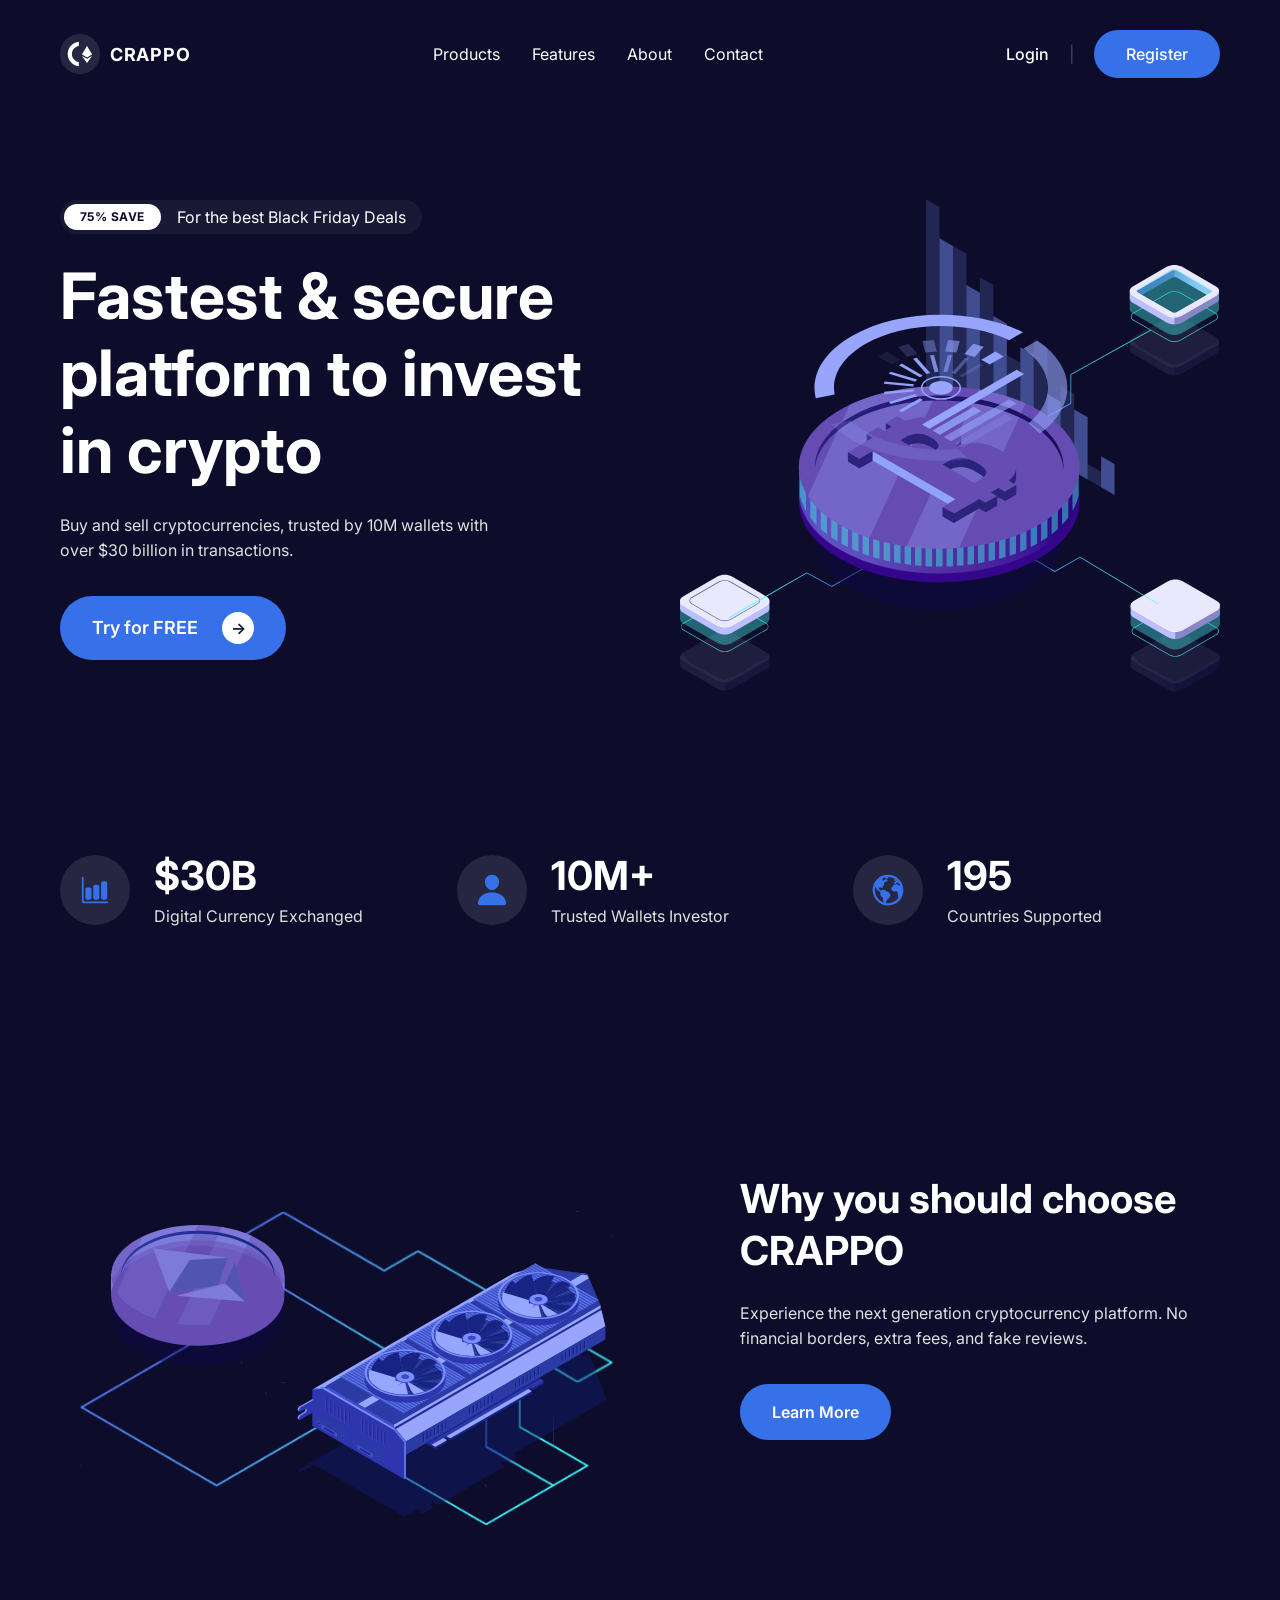
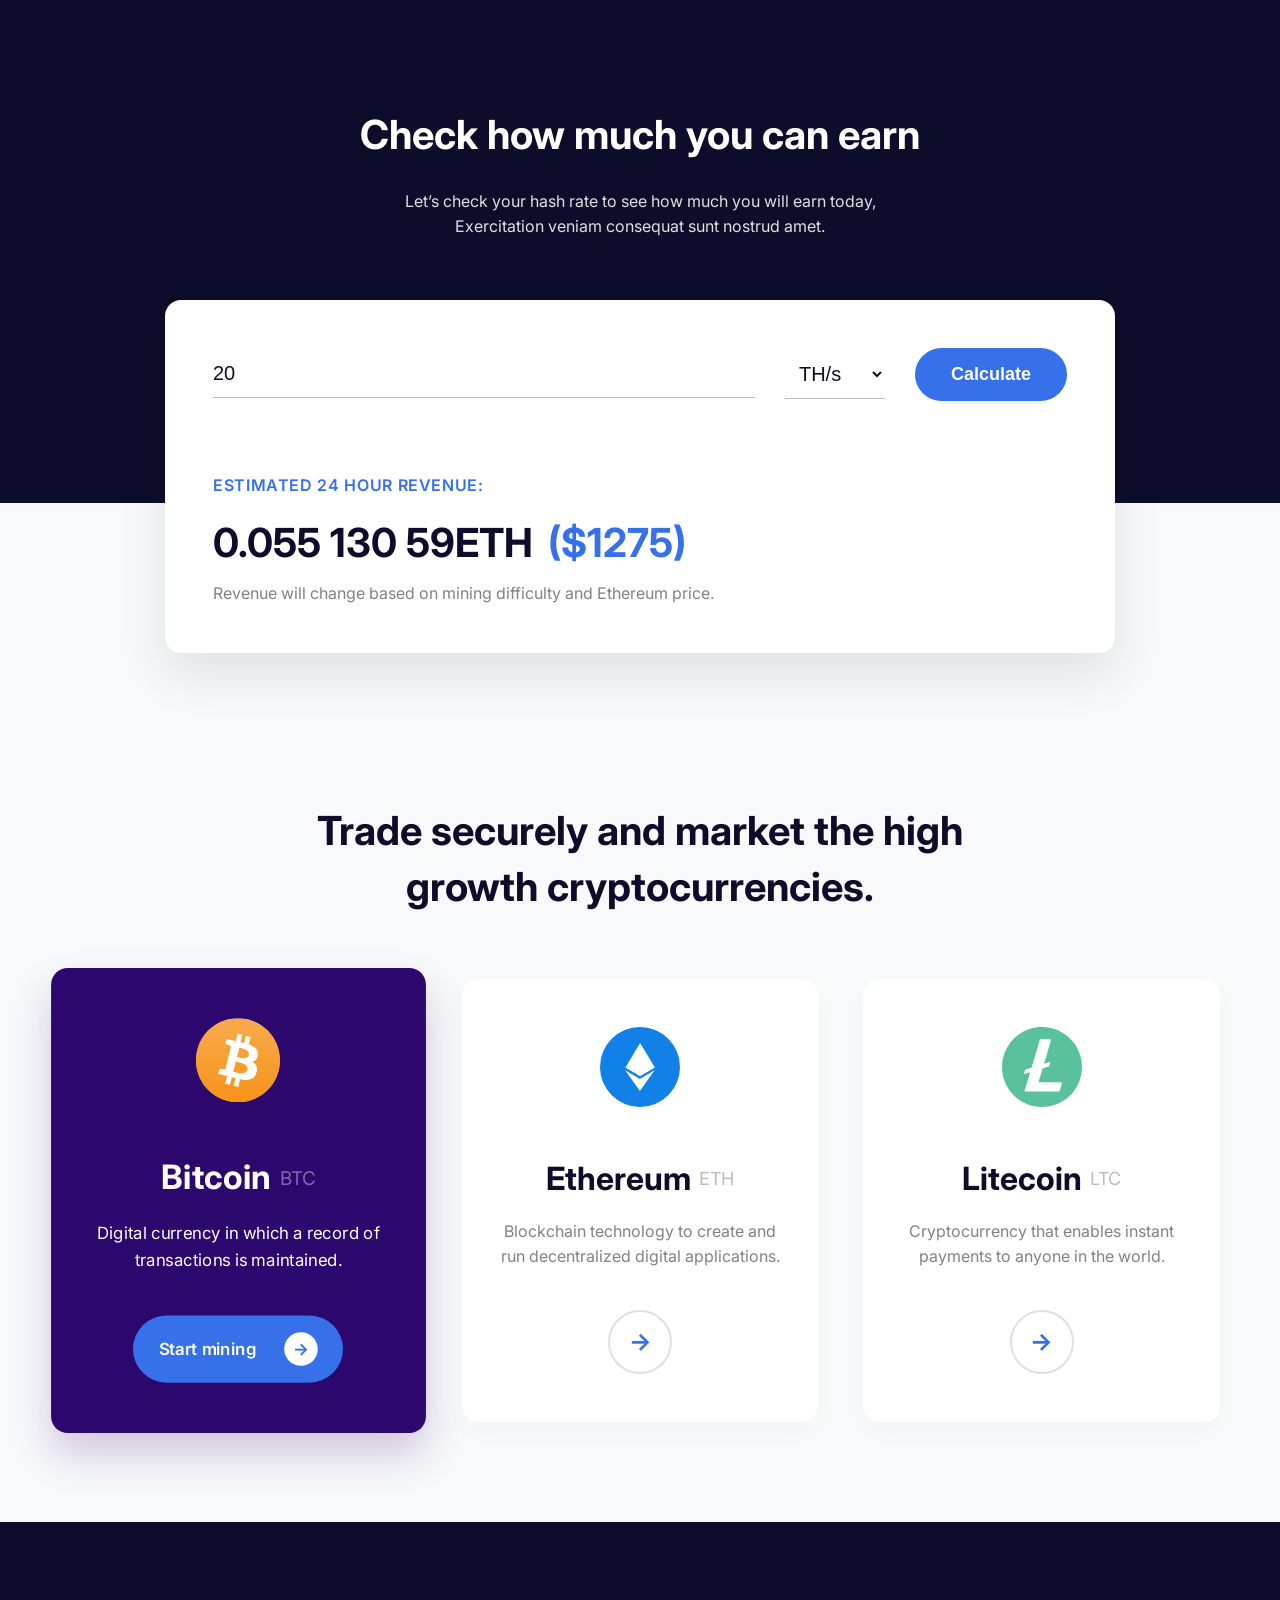
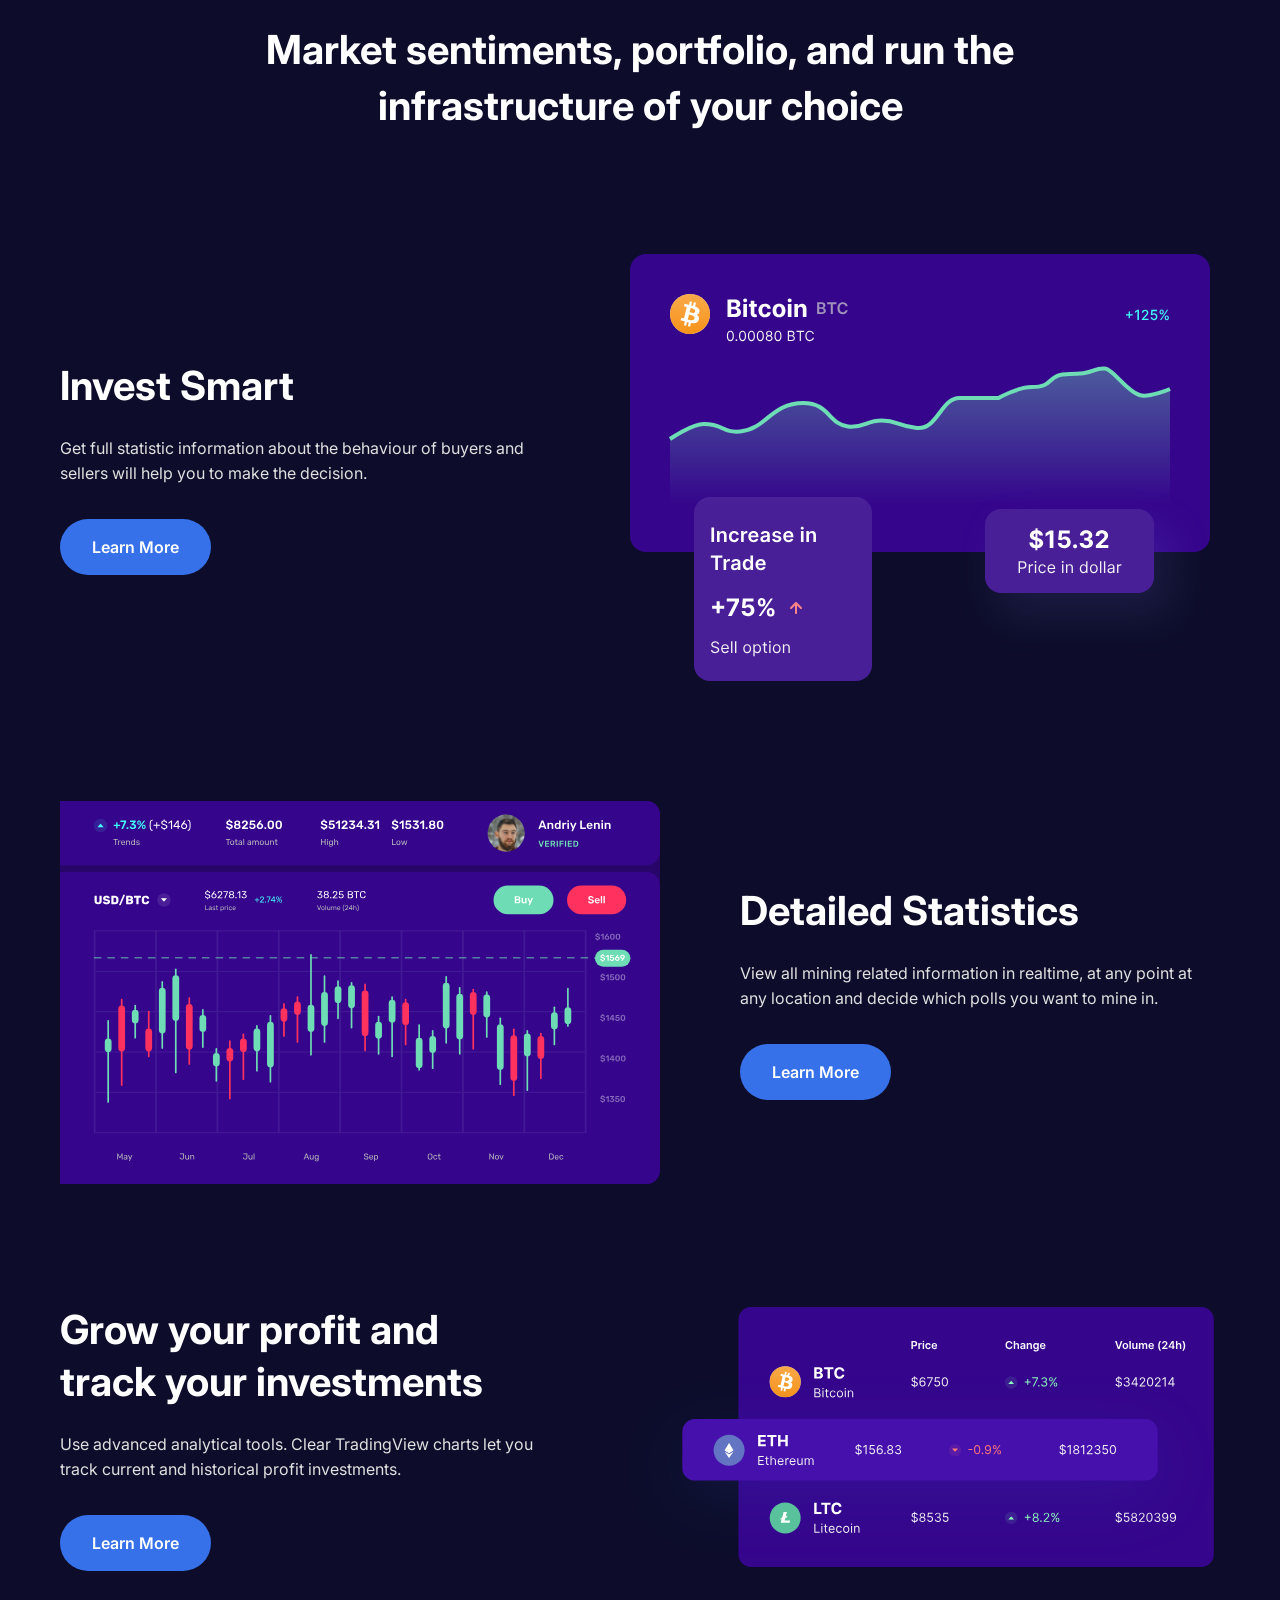
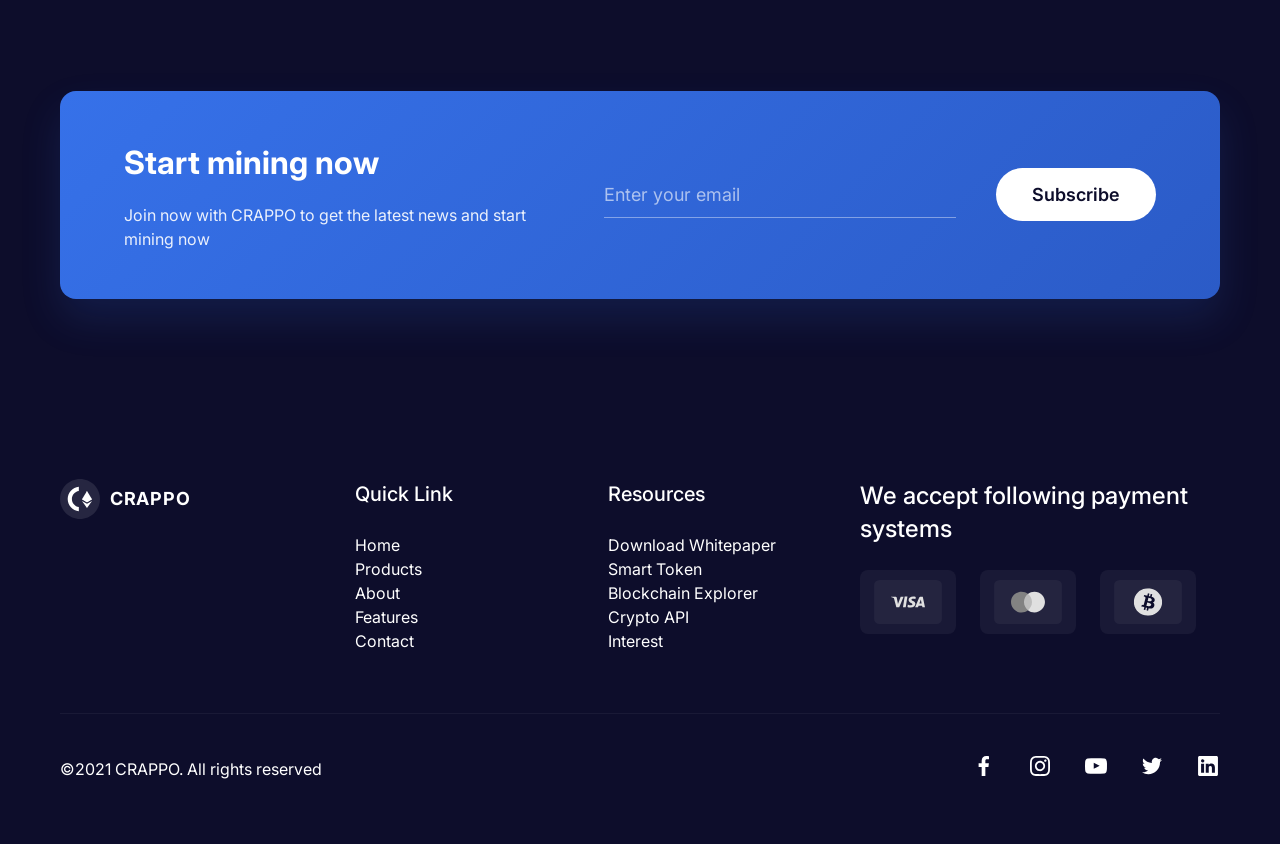
==== index.html @ b4b31289 "Add files via upload" ====
<!DOCTYPE html>
<html lang="uk">
<head>
    <meta charset="UTF-8">
    <meta name="viewport" content="width=device-width, initial-scale=1.0">
    <title>CRAPPO - Crypto Mining</title>
    <link rel="preconnect" href="https://fonts.googleapis.com">
    <link rel="preconnect" href="https://fonts.gstatic.com" crossorigin>
    <link href="https://fonts.googleapis.com/css2?family=Inter:wght@400;500;600;700&display=swap" rel="stylesheet">
    <link rel="stylesheet" href="assets/css/style.css">
</head>
<body>

    <header class="header">
        <div class="container header-container">
            <a href="#" class="logo">
                <img src="assets/images/icons/logot.svg" alt="CRAPPO" class="logo-img">
                <span>CRAPPO</span>
            </a>
            
            <nav class="nav">
                <ul class="nav-list">
                    <li><a href="#" class="nav-link">Products</a></li>
                    <li><a href="#" class="nav-link">Features</a></li>
                    <li><a href="#" class="nav-link">About</a></li>
                    <li><a href="#" class="nav-link">Contact</a></li>
                </ul>
            </nav>

            <div class="header-actions">
                <a href="#" class="btn-login">Login</a>
                <span class="divider">|</span>
                <a href="#" class="btn-register">Register</a>
            </div>
        </div>
    </header>

    <section class="hero">
        <div class="container hero-container">
            <div class="hero-content">
                <div class="badge">
                    <span class="badge-discount">75% SAVE</span>
                    <span class="badge-text">For the best Black Friday Deals</span>
                </div>
                
                <h1 class="hero-title">
                    Fastest & secure platform to invest in crypto
                </h1>
                
                <p class="hero-description">
                    Buy and sell cryptocurrencies, trusted by 10M wallets with over $30 billion in transactions.
                </p>
                
                <a href="#" class="btn-primary">
                    Try for FREE 
                    <span class="btn-arrow">&rarr;</span>
                </a>
            </div>

            <div class="hero-image-box">
                <img src="assets/images/icons/bitcoin.svg" alt="Crypto Illustration" class="hero-img">
            </div>
        </div>
    </section>

    <section class="stats">
        <div class="container stats-container">
            <div class="stats-item">
                <div class="stats-icon-box">
                    <img src="assets/images/icons/icon-dolars.svg" alt="Stats Icon" class="stats-icon">
                </div>
                <div class="stats-info">
                    <h3 class="stats-number">$30B</h3>
                    <p class="stats-text">Digital Currency Exchanged</p>
                </div>
            </div>

            <div class="stats-item">
                <div class="stats-icon-box">
                    <img src="assets/images/icons/icon-m.svg" alt="Stats Icon" class="stats-icon">
                </div>
                <div class="stats-info">
                    <h3 class="stats-number">10M+</h3>
                    <p class="stats-text">Trusted Wallets Investor</p>
                </div>
            </div>

            <div class="stats-item">
                <div class="stats-icon-box">
                    <img src="assets/images/icons/icon-countryt.svg" alt="Stats Icon" class="stats-icon">
                </div>
                <div class="stats-info">
                    <h3 class="stats-number">195</h3>
                    <p class="stats-text">Countries Supported</p>
                </div>
            </div>
        </div>
    </section>

    <section class="why-choose">
        <div class="container why-container">
            <div class="why-image-box">
                <img src="assets/images/icons/why-logo.svg" alt="Mining Hardware" class="why-img">
            </div>

            <div class="why-content">
                <h2 class="why-title">Why you should choose CRAPPO</h2>
                <p class="why-description">
                    Experience the next generation cryptocurrency platform. No financial borders, extra fees, and fake reviews.
                </p>
                <a href="#" class="btn-secondary">Learn More</a>
            </div>
        </div>
    </section>

    <section class="calc-section">
        <div class="container calc-top-content">
            <h2 class="calc-title">Check how much you can earn</h2>
            <p class="calc-subtitle">
                Let’s check your hash rate to see how much you will earn today,<br>
                Exercitation veniam consequat sunt nostrud amet.
            </p>
        </div>

        <div class="container calc-box-container">
            <div class="calc-card">
                <div class="calc-form">
                    <input type="number" id="hash-rate" class="calc-input" placeholder="Enter your hash rate" value="20">
                    
                    <div class="select-wrapper">
                        <select id="hash-unit" class="calc-select">
                            <option value="TH/s">TH/s</option>
                            <option value="GH/s">GH/s</option>
                            <option value="MH/s">MH/s</option>
                        </select>
                    </div>

                    <button type="button" id="calc-btn" class="btn-calc">Calculate</button>
                </div>

                <div class="calc-result">
                    <span class="result-label">ESTIMATED 24 HOUR REVENUE:</span>
                    <h3 class="result-value">
                        <span id="eth-val">0.055 130 59</span> ETH <span id="usd-val">($1275)</span>
                    </h3>
                    <p class="result-note">Revenue will change based on mining difficulty and Ethereum price.</p>
                </div>
            </div>
        </div>
    </section>

    <section class="white-space-section">
        <div class="container">
            <h2 class="white-section-title">
                Trade securely and market the high growth cryptocurrencies.
            </h2>

            <div class="crypto-cards-container">
                
                <div class="crypto-card active-card">
                    <div class="crypto-icon-box">
                        <img src="assets/images/icons/bitcoin-logo.svg" alt="Bitcoin" class="crypto-icon">
                    </div>
                    <h3 class="crypto-name">Bitcoin <span class="crypto-ticker">BTC</span></h3>
                    <p class="crypto-text">
                        Digital currency in which a record of transactions is maintained.
                    </p>
                    <a href="#" class="btn-card-active">
                        <span class="btn-text">Start mining</span>
                        <span class="btn-arrow-small">&rarr;</span>
                    </a>
                </div>

                <div class="crypto-card">
                    <div class="crypto-icon-box">
                        <img src="assets/images/icons/eth.svg" alt="Ethereum" class="crypto-icon">
                    </div>
                    <h3 class="crypto-name">Ethereum <span class="crypto-ticker">ETH</span></h3>
                    <p class="crypto-text">
                        Blockchain technology to create and run decentralized digital applications.
                    </p>
                    <a href="#" class="btn-card-active">
                        <span class="btn-text">Start mining</span>
                        <span class="btn-arrow-small">&rarr;</span>
                    </a>
                </div>

                <div class="crypto-card">
                    <div class="crypto-icon-box">
                        <img src="assets/images/icons/ltm.svg" alt="Litecoin" class="crypto-icon">
                    </div>
                    <h3 class="crypto-name">Litecoin <span class="crypto-ticker">LTC</span></h3>
                    <p class="crypto-text">
                        Cryptocurrency that enables instant payments to anyone in the world.
                    </p>
                    <a href="#" class="btn-card-active">
                        <span class="btn-text">Start mining</span>
                        <span class="btn-arrow-small">&rarr;</span>
                    </a>
                </div>

            </div>
        </div>
    </section>
    <section class="features-section">
        <div class="container">
            
            <h2 class="features-main-title">
                Market sentiments, portfolio, and run the infrastructure of your choice
            </h2>

            <div class="feature-row">
                <div class="feature-text-box">
                    <h3 class="feature-title">Invest Smart</h3>
                    <p class="feature-desc">
                        Get full statistic information about the behaviour of buyers and sellers will help you to make the decision.
                    </p>
                    <a href="#" class="btn-secondary">Learn More</a>
                </div>
                <div class="feature-img-box">
                    <img src="assets/images/icons/chart.svg" alt="Invest Smart Chart" class="feature-img">
                </div>
            </div>

            <div class="feature-row row-reverse">
                <div class="feature-text-box">
                    <h3 class="feature-title">Detailed Statistics</h3>
                    <p class="feature-desc">
                        View all mining related information in realtime, at any point at any location and decide which polls you want to mine in.
                    </p>
                    <a href="#" class="btn-secondary">Learn More</a>
                </div>
                <div class="feature-img-box">
                    <img src="assets/images/icons/stat.svg" alt="Detailed Statistics Chart" class="feature-img">
                </div>
            </div>

            <div class="feature-row">
                <div class="feature-text-box">
                    <h3 class="feature-title">Grow your profit and track your investments</h3>
                    <p class="feature-desc">
                        Use advanced analytical tools. Clear TradingView charts let you track current and historical profit investments.
                    </p>
                    <a href="#" class="btn-secondary">Learn More</a>
                </div>
                <div class="feature-img-box">
                    <img src="assets/images/icons/course.svg" alt="Crypto Table" class="feature-img">
                </div>
            </div>

            <div class="cta-blue-box">
                <div class="cta-text-side">
                    <h3 class="cta-title">Start mining now</h3>
                    <p class="cta-desc">Join now with CRAPPO to get the latest news and start mining now</p>
                </div>
                <form class="cta-form-side" onsubmit="event.preventDefault(); alert('Subscribed!');">
                    <input type="email" class="cta-input" placeholder="Enter your email" required>
                    <button type="submit" class="btn-subscribe">Subscribe</button>
                </form>
            </div>

        </div>
    </section>

    <script>
        document.getElementById('calc-btn').addEventListener('click', function() {
            const hashRate = parseFloat(document.getElementById('hash-rate').value);
            
            if (isNaN(hashRate) || hashRate <= 0) {
                alert('Будь ласка, введіть коректне число хешрейту');
                return;
            }

            let baseEth = 0.0027565;
            
            const unit = document.getElementById('hash-unit').value;
            if (unit === 'GH/s') baseEth = baseEth / 1000;
            if (unit === 'MH/s') baseEth = baseEth / 1000000;

            const calculatedEth = (hashRate * baseEth).toFixed(8);
            const calculatedUsd = Math.round(parseFloat(calculatedEth) * 23181);

            document.getElementById('eth-val').innerText = calculatedEth;
            document.getElementById('usd-val').innerText = `($${calculatedUsd})`;
        });
    </script>
    <script>
        const cards = document.querySelectorAll('.crypto-card');

        cards.forEach(card => {
            card.addEventListener('click', () => {
                // Видаляємо клас активності з усіх карток
                cards.forEach(c => c.classList.remove('active-card'));
                
                // Додаємо клас активності саме тій картці, на яку натиснули
                card.classList.add('active-card');
            });
        });
    </script>
    <footer class="footer">
        <div class="container">
            
            <div class="footer-top">
                
                <div class="footer-col footer-logo-col">
                    <a href="#" class="logo">
                        <img src="assets/images/icons/logot.svg" alt="CRAPPO" class="logo-img">
                        <span>CRAPPO</span>
                    </a>
                </div>

                <div class="footer-col">
                    <h4 class="footer-title">Quick Link</h4>
                    <ul class="footer-links">
                        <li><a href="#">Home</a></li>
                        <li><a href="#">Products</a></li>
                        <li><a href="#">About</a></li>
                        <li><a href="#">Features</a></li>
                        <li><a href="#">Contact</a></li>
                    </ul>
                </div>

                <div class="footer-col">
                    <h4 class="footer-title">Resources</h4>
                    <ul class="footer-links">
                        <li><a href="#">Download Whitepaper</a></li>
                        <li><a href="#">Smart Token</a></li>
                        <li><a href="#">Blockchain Explorer</a></li>
                        <li><a href="#">Crypto API</a></li>
                        <li><a href="#">Interest</a></li>
                    </ul>
                </div>

                <div class="footer-col footer-payments-col">
                    <h4 class="footer-title-large">We accept following payment systems</h4>
                    <div class="payment-systems">
                        <div class="payment-card"><img src="assets/images/icons/visa.svg" alt="Visa"></div>
                        <div class="payment-card"><img src="assets/images/icons/master-card.svg" alt="Mastercard"></div>
                        <div class="payment-card"><img src="assets/images/icons/bit-payment.svg" alt="Bitcoin"></div>
                    </div>
                </div>

            </div>

            <div class="footer-bottom">
                <p class="copyright">©2021 CRAPPO. All rights reserved</p>
                
                <div class="social-links">
                    <a href="#" class="social-icon"><img src="assets/images/icons/facebook.svg" alt="Facebook"></a>
                    <a href="#" class="social-icon"><img src="assets/images/icons/instagram.svg" alt="Instagram"></a>
                    <a href="#" class="social-icon"><img src="assets/images/icons/youtube.svg" alt="Youtube"></a>
                    <a href="#" class="social-icon"><img src="assets/images/icons/twitter.svg" alt="Twitter"></a>
                    <a href="#" class="social-icon"><img src="assets/images/icons/linkedin.svg" alt="LinkedIn"></a>
                </div>
            </div>

        </div>
    </footer>

</body>
</html>
---- assets/css/style.css ----
* {
    box-sizing: border-box;
    margin: 0;
    padding: 0;
}

body {
    font-family: 'Inter', sans-serif;
    background-color: #0D0D2B; 
    color: #FFFFFF;
    line-height: 1.5;
    overflow-x: hidden;
}

a {
    text-shadow: none;
    text-decoration: none;
    color: inherit;
}

ul {
    list-style: none;
}

.container {
    max-width: 1200px;
    margin: 0 auto;
    padding: 0 20px;
}

/* ШАПКА */
.header {
    padding: 30px 0;
    background-color: transparent;
}

.header-container {
    display: flex;
    justify-content: space-between;
    align-items: center;
}

.logo {
    display: flex;
    align-items: center;
    gap: 10px;
    font-weight: 700;
    font-size: 18px;
    letter-spacing: 0.04em;
}

.nav-list {
    display: flex;
    gap: 32px;
}

.nav-link {
    font-size: 16px;
    font-weight: 400;
    transition: color 0.3s ease;
}

.nav-link:hover {
    color: #3671E9;
}

.header-actions {
    display: flex;
    align-items: center;
    gap: 20px;
    font-weight: 500;
}

.btn-login {
    font-size: 16px;
    transition: color 0.3s ease;
}

.btn-login:hover {
    color: #3671E9;
}

.divider {
    color: rgba(255, 255, 255, 0.2);
}

.btn-register {
    background-color: #3671E9;
    padding: 12px 32px;
    border-radius: 32px;
    font-size: 16px;
    transition: background-color 0.3s ease;
}

.btn-register:hover {
    background-color: #2b5bc7;
}

/* HERO SECTION */
.hero {
    padding: 60px 0 100px 0;
}

.hero-container {
    display: flex;
    justify-content: space-between;
    align-items: center;
    gap: 40px;
}

.hero-content {
    max-width: 580px;
}

.badge {
    display: inline-flex;
    align-items: center;
    background-color: rgba(255, 255, 255, 0.05);
    padding: 4px 16px 4px 4px;
    border-radius: 32px;
    margin-bottom: 24px;
}

.badge-discount {
    background-color: #FFFFFF;
    color: #0D0D2B;
    font-weight: 700;
    font-size: 12px;
    padding: 4px 16px;
    border-radius: 32px;
    margin-right: 16px;
    letter-spacing: 0.04em;
}

.badge-text {
    font-size: 16px;
    color: #FFFFFF;
}

.hero-title {
    font-size: 64px;
    font-weight: 700;
    line-height: 1.2;
    margin-bottom: 24px;
}

.hero-description {
    font-size: 16px;
    color: #E0E0E0;
    line-height: 1.6;
    margin-bottom: 32px;
    max-width: 430px;
}

.btn-primary {
    display: inline-flex;
    align-items: center;
    gap: 24px;
    background-color: #3671E9;
    padding: 16px 32px;
    border-radius: 32px;
    font-size: 18px;
    font-weight: 600;
    transition: background-color 0.3s ease;
}

.btn-primary:hover {
    background-color: #2b5bc7;
}

.btn-arrow {
    background-color: #FFFFFF;
    color: #0D0D2B;
    width: 32px;
    height: 32px;
    border-radius: 50%;
    display: flex;
    align-items: center;
    justify-content: center;
    font-size: 16px;
}

.hero-image-box {
    flex: 1;
    display: flex;
    justify-content: flex-end;
}

.hero-img {
    max-width: 100%;
    height: auto;
}

/* STATS */
.stats {
    padding: 60px 0;
    background-color: transparent;
}

.stats-container {
    display: flex;
    justify-content: space-between;
    align-items: center;
    gap: 30px;
}

.stats-item {
    display: flex;
    align-items: center;
    gap: 24px;
    flex: 1;
}

.stats-icon-box {
    /* Фоновий круг повністю прибрано */
    background-color: transparent; 
    
    /* Скидаємо великі фіксовані розміри */
    width: auto;
    height: auto;
    
    display: flex;
    align-items: center;
    justify-content: center;
}

.stats-icon {
    /* Можна трішки збільшити самі іконки, якщо без круга вони здадуться малими */
    max-width: 70px; 
    height: auto;
}
.stats-number {
    font-size: 40px;
    font-weight: 700;
    line-height: 1.2;
    margin-bottom: 4px;
}

.stats-text {
    font-size: 16px;
    color: #E0E0E0;
}

/* WHY CHOOSE US */
.why-choose {
    padding: 100px 0;
    background-color: transparent;
}

.why-container {
    display: flex;
    justify-content: space-between;
    align-items: center;
    gap: 80px;
}

.why-image-box {
    flex: 1;
    display: flex;
    justify-content: flex-start;
}

.why-img {
    max-width: 100%;
    height: auto;
}

.why-content {
    flex: 1;
    max-width: 480px;
}

.why-title {
    font-size: 40px;
    font-weight: 700;
    line-height: 1.3;
    margin-bottom: 24px;
}

.why-description {
    font-size: 16px;
    color: #E0E0E0;
    line-height: 1.6;
    margin-bottom: 32px;
}

.btn-secondary {
    display: inline-block;
    background-color: #3671E9;
    color: #FFFFFF;
    padding: 16px 32px;
    border-radius: 32px;
    font-size: 16px;
    font-weight: 600;
    transition: background-color 0.3s ease;
}

.btn-secondary:hover {
    background-color: #2b5bc7;
}

/* CALCULATOR SECTION */
.calc-section {
    padding: 80px 0 0 0;
    background-color: #0D0D2B;
    text-align: center;
}

.calc-title {
    font-size: 40px;
    font-weight: 700;
    margin-bottom: 24px;
    color: #FFFFFF;
}

.calc-subtitle {
    font-size: 16px;
    color: #E0E0E0;
    line-height: 1.6;
    margin-bottom: 60px;
}

.calc-box-container {
    position: relative;
    z-index: 10;
    margin-bottom: -150px; 
}

.calc-card {
    background: #FFFFFF;
    border-radius: 16px;
    padding: 48px;
    box-shadow: 0px 20px 50px rgba(0, 0, 0, 0.1);
    text-align: left;
    max-width: 950px;
    margin: 0 auto;
}

.calc-form {
    display: flex;
    flex-direction: row;
    align-items: center;
    justify-content: space-between;
    gap: 30px;
    padding-bottom: 24px;
    margin-bottom: 48px;
}

.calc-input {
    flex: 2;
    border: none;
    border-bottom: 1px solid #BDBDBD;
    font-size: 20px;
    padding: 12px 0;
    color: #0D0D2B;
    outline: none;
    background: transparent;
}

.calc-select {
    border: none;
    border-bottom: 1px solid #BDBDBD;
    font-size: 20px;
    padding: 12px 10px;
    background: transparent;
    color: #0D0D2B;
    outline: none;
    cursor: pointer;
    min-width: 100px;
}

.btn-calc {
    background-color: #3671E9;
    color: #FFFFFF;
    border: none;
    padding: 16px 36px;
    border-radius: 32px;
    font-size: 18px;
    font-weight: 600;
    cursor: pointer;
    transition: background-color 0.3s ease;
}

.btn-calc:hover {
    background-color: #2b5bc7;
}

.calc-result {
    display: flex;
    flex-direction: column;
}

.result-label {
    font-size: 16px;
    font-weight: 600;
    color: #3671E9;
    letter-spacing: 0.04em;
    margin-bottom: 16px;
}

.result-value {
    font-size: 40px;
    font-weight: 700;
    color: #0D0D2B;
    margin-bottom: 8px;
    display: flex;
    align-items: center;
}

#usd-val {
    color: #3671E9;
    margin-left: 15px;
}

.result-note {
    font-size: 16px;
    color: #828282;
}

/* WHITE SPACE SECTION */
.white-space-section {
    background-color: #F8F9FA;
    padding: 300px 0 100px 0; /* Збільшили відступ, щоб текст «відлетів» від картки вниз */
    text-align: center;
}

.white-section-title {
    color: #0D0D2B;
    font-size: 40px;
    font-weight: 700;
    max-width: 700px;
    margin: 0 auto;
    line-height: 1.4;
}
.crypto-cards-container {
    display: flex;
    justify-content: space-between;
    align-items: stretch;
    gap: 45px;
    margin-top: 64px;
}

/* Базова неактивна картка (біла) */
.crypto-card {
    background-color: #FFFFFF;
    border-radius: 16px;
    padding: 48px 24px;
    flex: 1;
    display: flex;
    flex-direction: column;
    align-items: center;
    text-align: center;
    box-shadow: 0px 10px 30px rgba(0, 0, 0, 0.02);
    cursor: pointer;
    /* Плавний перехід для анімації збільшення та кольору */
    transition: transform 0.4s cubic-bezier(0.25, 1, 0.5, 1), background-color 0.4s ease, box-shadow 0.4s ease;
}

.crypto-icon-box {
    width: 80px;
    height: 80px;
    margin-bottom: 48px;
    display: flex;
    align-items: center;
    justify-content: center;
}

.crypto-icon {
    max-width: 100%;
    height: auto;
}

.crypto-name {
    font-size: 32px;
    font-weight: 700;
    color: #0D0D2B;
    margin-bottom: 16px;
    display: flex;
    align-items: center;
    gap: 8px;
}

.crypto-ticker {
    font-size: 18px;
    font-weight: 400;
    color: #BDBDBD;
    text-transform: uppercase;
}

.crypto-text {
    font-size: 16px;
    color: #828282;
    line-height: 1.6;
    margin-bottom: 40px;
    max-width: 280px;
}

/* Кнопка всередині картки за замовчуванням (коли картка біла) */
.crypto-card .btn-card-active {
    width: 64px;
    height: 64px;
    border: 2px solid #E0E0E0;
    border-radius: 50%;
    display: flex;
    align-items: center;
    justify-content: center;
    color: #3671E9;
    margin-top: auto;
    background: transparent;
    transition: all 0.4s ease;
}

/* Ховаємо текст кнопки "Start mining", коли картка неактивна */
.crypto-card .btn-card-active .btn-text {
    display: none;
}

.crypto-card .btn-card-active .btn-arrow-small {
    background: transparent;
    color: #3671E9;
    font-size: 24px;
    font-weight: 700;
}


/* АКТИВНИЙ СТАН КАРТКИ (при натисканні) */
.crypto-card.active-card {
    background-color: #2B076E;
    box-shadow: 0px 20px 40px rgba(43, 7, 110, 0.2);
    /* АНІМАЦІЯ ЗБІЛЬШЕННЯ */
    transform: scale(1.05); 
    z-index: 2;
}

.crypto-card.active-card .crypto-name {
    color: #FFFFFF;
}

.crypto-card.active-card .crypto-ticker {
    color: rgba(255, 255, 255, 0.4);
}

.crypto-card.active-card .crypto-text {
    color: #FFFFFF;
}

/* Перетворення кнопки на велику синю кнопку, коли картка стає активною */
.crypto-card .btn-card-active {
    width: 64px;
    height: 64px;
    border: 2px solid #E0E0E0;
    border-radius: 50%;
    display: flex;
    align-items: center;
    justify-content: center;
    color: #3671E9;
    margin-top: auto; /* Виштовхує в самий вниз */
    background: transparent;
    cursor: pointer;
    /* Додаємо анімацію для властивостей, які змінюються */
    transition: width 0.3s ease, height 0.3s ease, padding 0.3s ease, background-color 0.3s ease, border-radius 0.3s ease;
}

/* Приховуємо текст кнопки, коли вона кругла */
.crypto-card .btn-card-active .btn-text {
    display: none;
    white-space: nowrap;
}

/* Стрілка всередині круглого стану */
.crypto-card .btn-card-active .btn-arrow-small {
    background: transparent;
    color: #3671E9;
    font-size: 24px;
    font-weight: 700;
    display: flex;
    align-items: center;
    justify-content: center;
    transition: all 0.3s ease;
}

/* ======================================================= */
/* АКТИВНИЙ СТАН КНОПКИ (коли картка стала темно-синьою) */
/* ======================================================= */
.crypto-card.active-card .btn-card-active {
    width: 200px; /* Задаємо фіксовану ширину для овалу, щоб текст вліз */
    height: 64px; /* ВИСОТА ЗАЛИШАЄТЬСЯ ТОЧНО ТАКОЮ Ж (64px), ЯК І У КРУГЛОЇ КНОПКИ */
    border: none;
    border-radius: 32px;
    background-color: #3671E9;
    color: #FFFFFF;
    padding: 0 24px;
    display: inline-flex;
    align-items: center;
    justify-content: space-between; /* Текст ліворуч, стрілка праворуч */
    gap: 12px;
}

/* Показуємо текст кнопки в активному стані */
.crypto-card.active-card .btn-card-active .btn-text {
    display: inline-block;
    font-size: 16px;
    font-weight: 600;
}

/* Біле коло навколо стрілки в активному стані */
.crypto-card.active-card .btn-card-active .btn-arrow-small {
    background-color: #FFFFFF;
    color: #3671E9;
    width: 32px;
    height: 32px;
    border-radius: 50%;
    font-size: 16px;
}


/* ШАБЛОН ДЛЯ СВІТЛОЇ СЕКЦІЇ */
.white-space-section {
    background-color: #F8F9FA;
    padding: 300px 0 100px 0;
    text-align: center;
}

.white-section-title {
    color: #0D0D2B;
    font-size: 40px;
    font-weight: 700;
    max-width: 700px;
    margin: 0 auto;
    line-height: 1.4;
}
.features-section {
    padding: 100px 0;
    background-color: #0D0D2B; /* Повертаємо фірмовий темний фон */
}

.features-main-title {
    font-size: 40px;
    font-weight: 700;
    text-align: center;
    max-width: 780px;
    margin: 0 auto 120px auto;
    line-height: 1.4;
}

/* Базовий рядок для шахматки */
.feature-row {
    display: flex;
    justify-content: space-between;
    align-items: center;
    gap: 80px;
    margin-bottom: 120px; /* Відступ між блоками */
}

/* Клас-модифікатор для розвороту колонок (шахматка) */
.feature-row.row-reverse {
    flex-direction: row-reverse;
}

.feature-text-box {
    flex: 1;
    max-width: 480px;
}

.feature-title {
    font-size: 40px;
    font-weight: 700;
    line-height: 1.3;
    margin-bottom: 24px;
}

.feature-desc {
    font-size: 16px;
    color: #E0E0E0;
    line-height: 1.6;
    margin-bottom: 32px;
}

.feature-img-box {
    flex: 1;
    display: flex;
    justify-content: center;
}

.feature-img {
    max-width: 100%;
    height: auto;
    object-fit: contain;
}

/* СТИЛІ СИНЬОЇ ПЛАШКИ (CTA) */
.cta-blue-box {
    background: linear-gradient(135deg, #3671E9 0%, #2B5BC7 100%);
    border-radius: 16px;
    padding: 48px 64px;
    display: flex;
    justify-content: space-between;
    align-items: center;
    gap: 40px;
    margin-top: 60px;
    box-shadow: 0px 20px 40px rgba(54, 113, 233, 0.15);
}

.cta-text-side {
    flex: 1;
    max-width: 440px;
}

.cta-title {
    font-size: 32px;
    font-weight: 700;
    margin-bottom: 16px;
}

.cta-desc {
    font-size: 16px;
    color: #FFFFFF;
    opacity: 0.9;
    line-height: 1.5;
}

.cta-form-side {
    flex: 1;
    display: flex;
    align-items: center;
    gap: 40px;
    max-width: 560px;
}

.cta-input {
    flex: 1;
    background: transparent;
    border: none;
    border-bottom: 1px solid rgba(255, 255, 255, 0.4);
    font-size: 18px;
    color: #FFFFFF;
    padding: 12px 0;
    outline: none;
    font-family: inherit;
    transition: border-color 0.3s ease;
}

.cta-input::placeholder {
    color: rgba(255, 255, 255, 0.6);
}

.cta-input:focus {
    border-color: #FFFFFF;
}

.btn-subscribe {
    background-color: #FFFFFF;
    color: #0D0D2B;
    border: none;
    padding: 16px 36px;
    border-radius: 32px;
    font-size: 18px;
    font-weight: 600;
    cursor: pointer;
    transition: all 0.3s ease;
    font-family: inherit;
    white-space: nowrap;
}

.btn-subscribe:hover {
    background-color: #F8F9FA;
    transform: translateY(-2px);
}
.footer {
    background-color: #0D0D2B; /* Темний фон, єдиний з попередньою секцією */
    padding: 80px 0 60px 0;
}

.footer-top {
    display: flex;
    justify-content: space-between;
    align-items: flex-start;
    gap: 40px;
    padding-bottom: 60px;
}

.footer-col {
    flex: 1;
}

.footer-logo-col {
    flex: 1.2; /* Робимо колонку з лого трохи ширшою */
}

.footer-payments-col {
    flex: 2; /* Колонка з платіжками найбільша */
    max-width: 360px;
}

.footer-title {
    font-size: 20px;
    font-weight: 500;
    margin-bottom: 24px;
    color: #FFFFFF;
}

.footer-title-large {
    font-size: 24px;
    font-weight: 500;
    line-height: 1.4;
    margin-bottom: 24px;
    color: #FFFFFF;
}

.footer-links display: flex;
.footer-links flex-direction: column;
.footer-links gap: 16px;

.footer-links a {
    color: #F2F2F2;
    font-size: 16px;
    transition: color 0.3s ease;
}

.footer-links a:hover {
    color: #3671E9;
}

/* Картки платіжних систем */
.payment-systems {
    display: flex;
    gap: 24px;
}

.payment-card {
    /* Робимо один загальний напівпрозорий фон для картки */
    background-color: rgba(255, 255, 255, 0.05);
    border-radius: 8px;
    width: 96px;
    height: 64px;
    display: flex;
    align-items: center;
    justify-content: center;
    transition: background-color 0.3s ease;
}

/* Прибираємо будь-який внутрішній фон або рамки безпосередньо з картинок */
.payment-card img {
    max-width: 70%;
    max-height: 70%;
    height: auto;
    object-fit: contain;
    background: transparent !important; /* Насильно прибираємо фон картинки */
    background-color: transparent !important;
}

/* Ефект при наведенні мишкою — картка стає трохи яскравішою */
.payment-card:hover {
    background-color: rgba(255, 255, 255, 0.1);
}

/* НИЖНЯ ЧАСТИНА ФУТЕРА */
.footer-bottom {
    display: flex;
    justify-content: space-between;
    align-items: center;
    border-top: 1px solid rgba(255, 255, 255, 0.05);
    padding-top: 40px;
}

.copyright {
    font-size: 16px;
    color: #FFFFFF;
}

.social-links {
    display: flex;
    gap: 32px;
}

.social-icon img {
    width: 24px;
    height: 24px;
    transition: transform 0.3s ease;
}

.social-icon:hover img {
    transform: translateY(-3px);
}
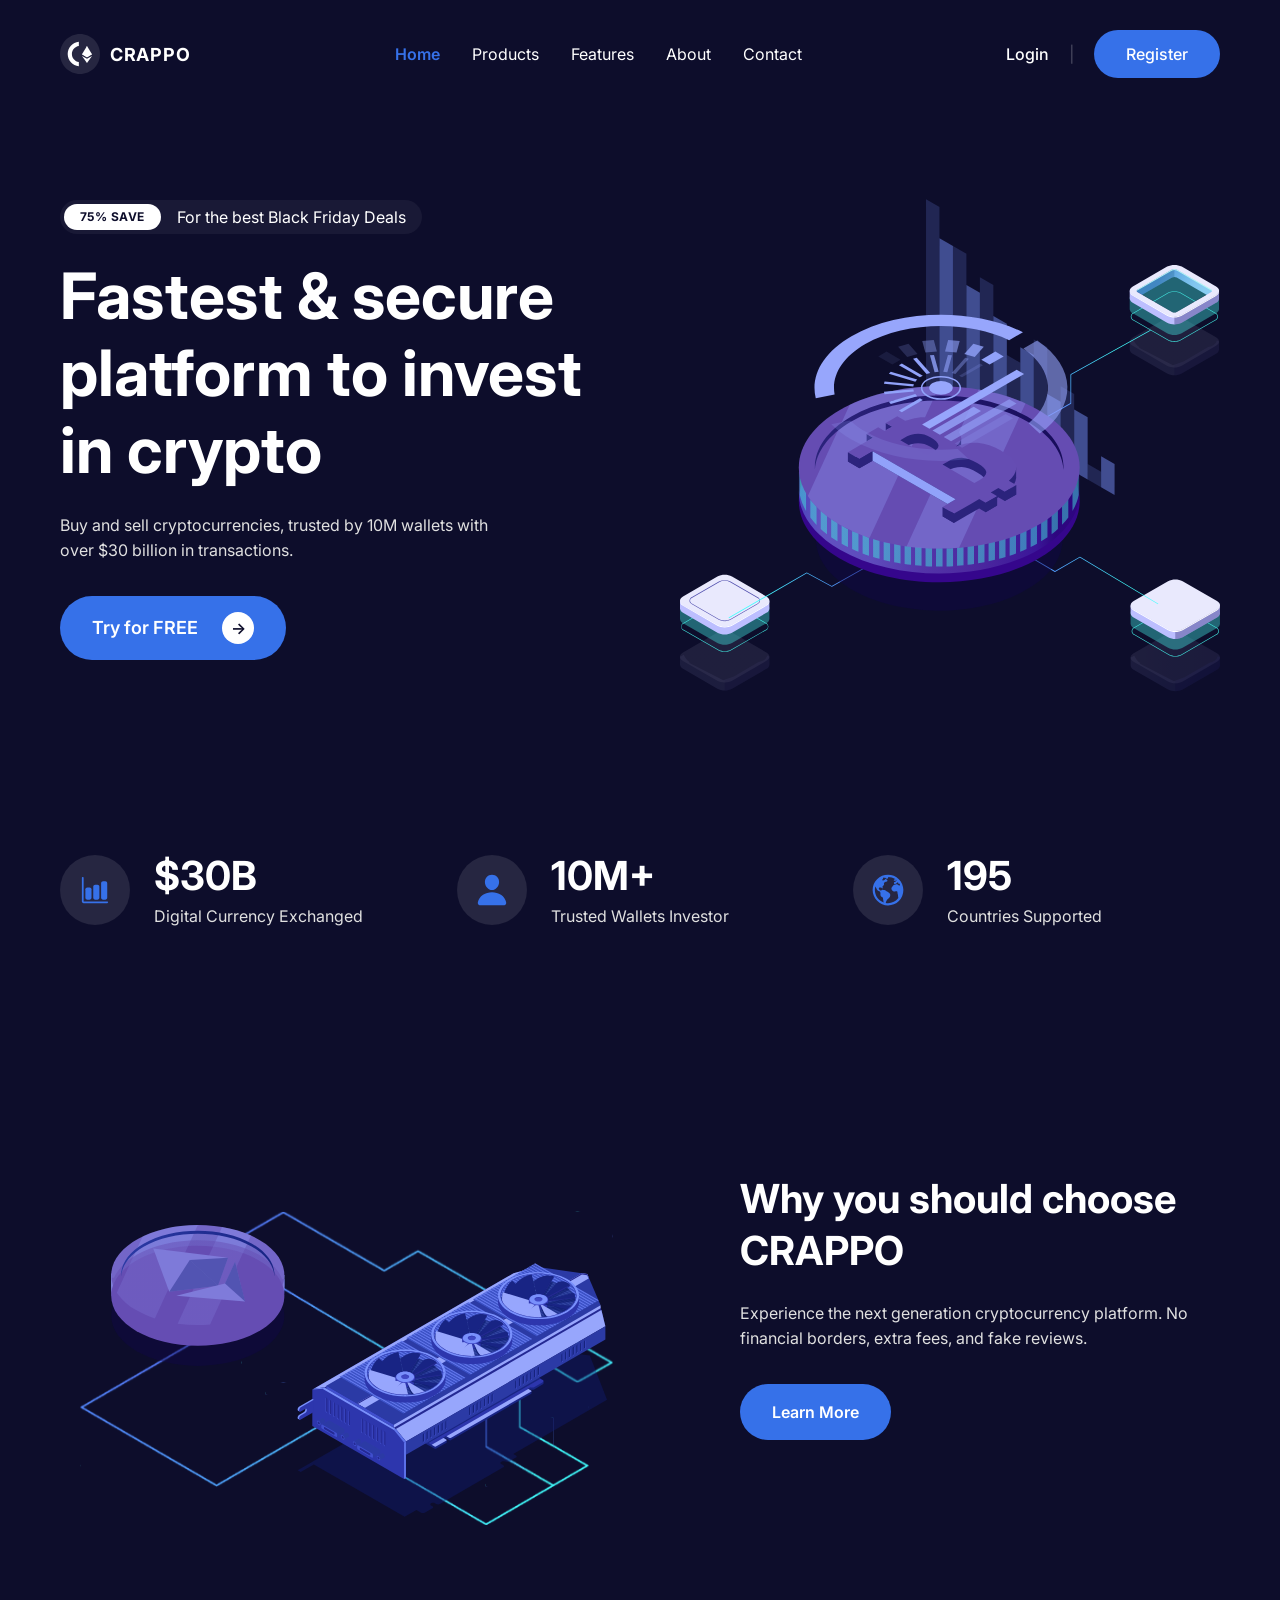
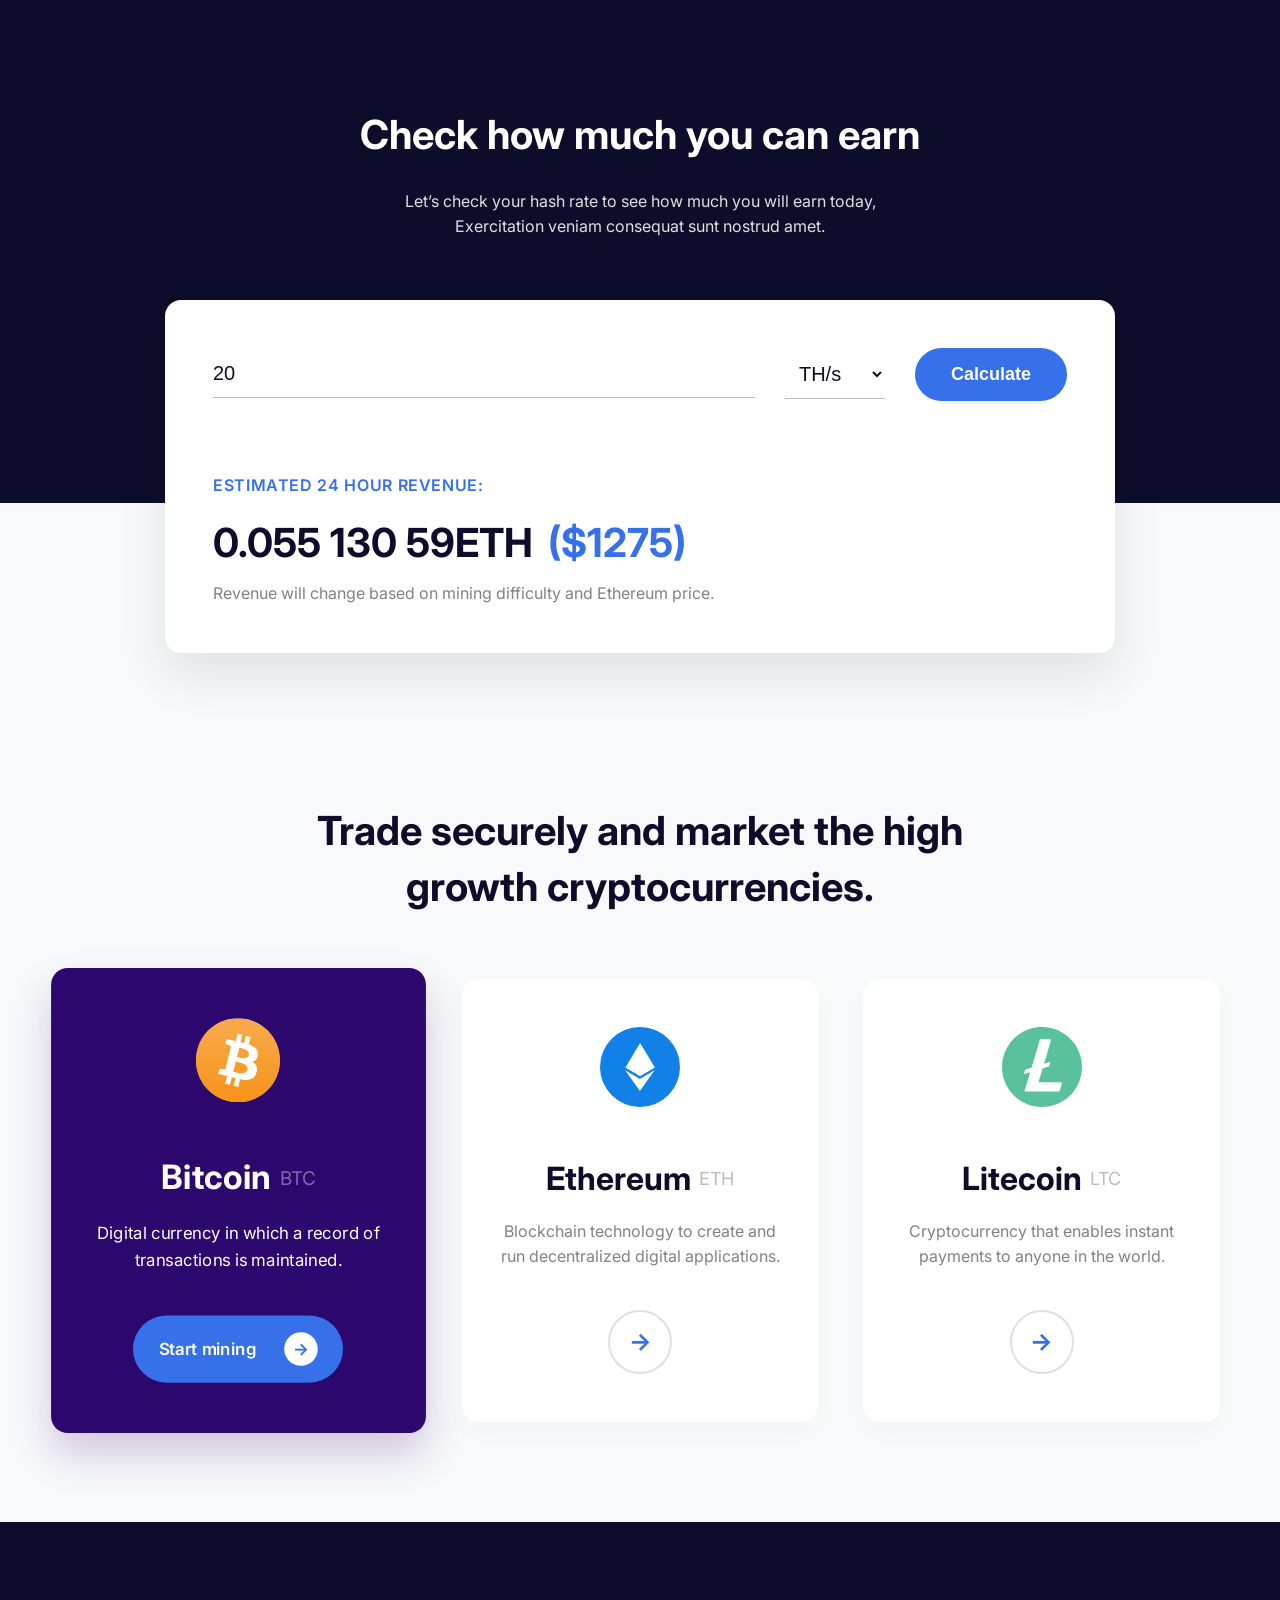
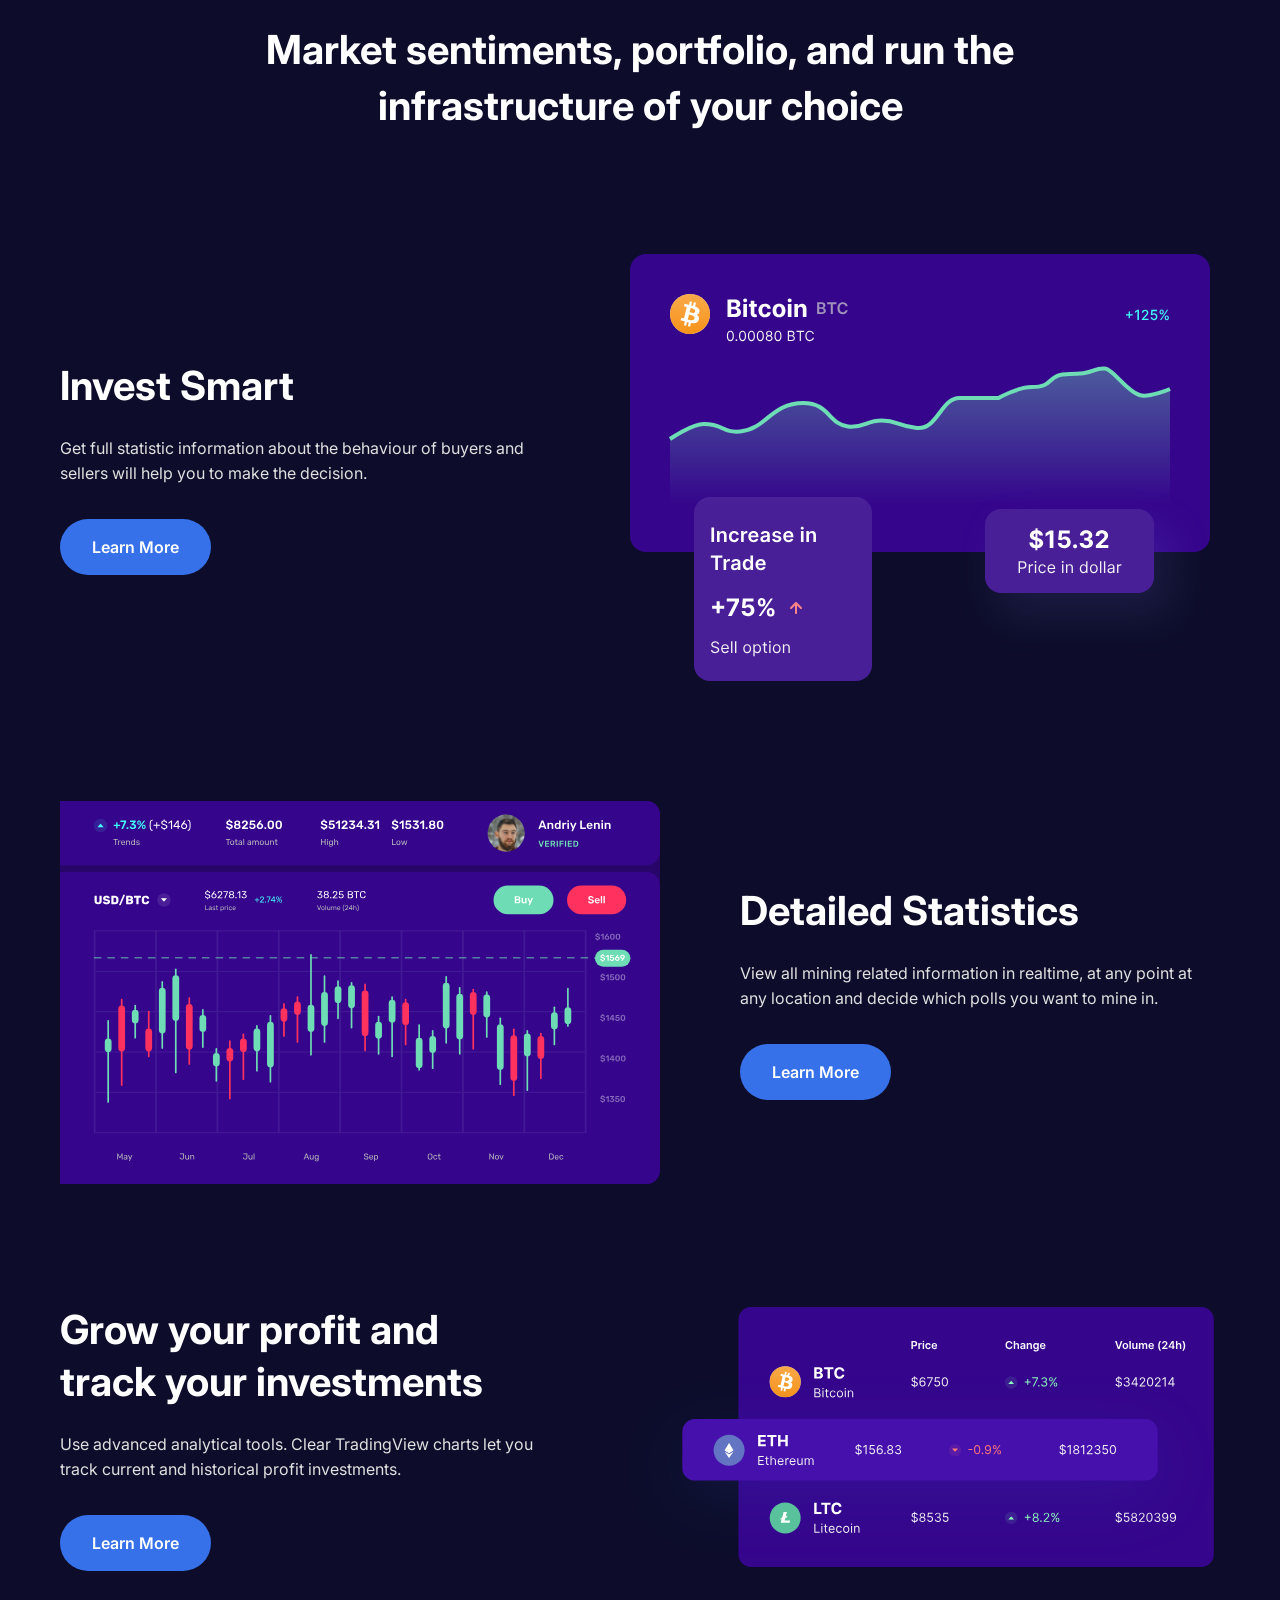
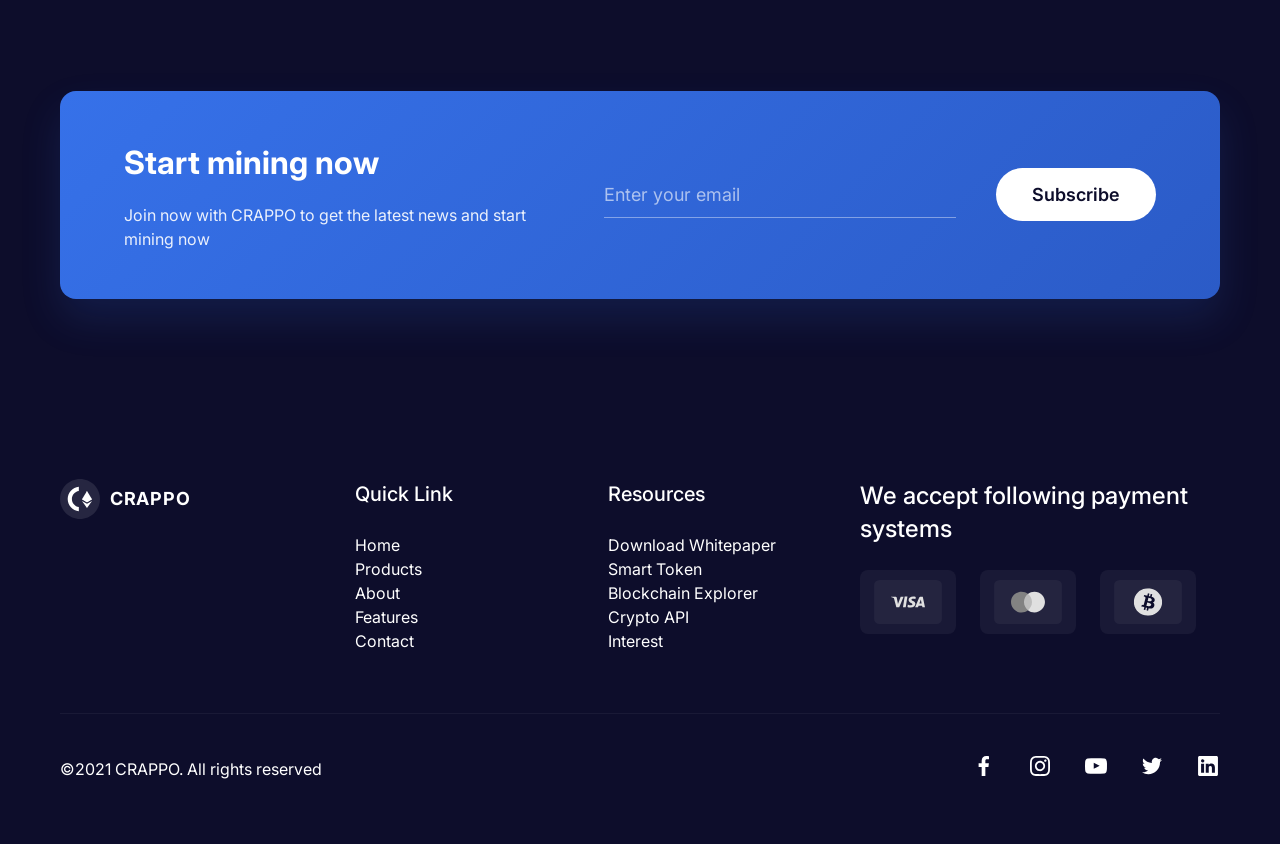
==== commit b8556ea0: "Add files via upload" ====
--- a/index.html
+++ b/index.html
@@ -20,10 +20,11 @@
             
             <nav class="nav">
                 <ul class="nav-list">
-                    <li><a href="#" class="nav-link">Products</a></li>
+                    <li><a href="index.html" class="nav-link active-link">Home</a></li>
+                    <li><a href="products.html" class="nav-link">Products</a></li>
                     <li><a href="#" class="nav-link">Features</a></li>
-                    <li><a href="#" class="nav-link">About</a></li>
-                    <li><a href="#" class="nav-link">Contact</a></li>
+                    <li><a href="about.html" class="nav-link">About</a></li>
+                    <li><a href="contact.html" class="nav-link">Contact</a></li>
                 </ul>
             </nav>
 
--- a/assets/css/style.css
+++ b/assets/css/style.css
@@ -881,4 +881,120 @@
 
 .social-icon:hover img {
     transform: translateY(-3px);
+}
+/* --- СТИЛІ ДЛЯ ПІДПОРЯДКОВАНИХ СТОРІНОК --- */
+.page-dark {
+    background-color: #0d0d2b;
+    color: #ffffff;
+    min-height: 100vh;
+    display: flex;
+    flex-direction: column;
+}
+
+.page-content {
+    flex: 1;
+}
+
+.subpage-hero {
+    text-align: center;
+    padding: 60px 0 40px 0;
+}
+
+.subpage-title {
+    font-size: 42px;
+    font-weight: 700;
+    margin-bottom: 16px;
+    color: #ffffff;
+}
+
+.subpage-subtitle {
+    font-size: 18px;
+    color: #e0e0e0;
+    max-width: 650px;
+    margin: 0 auto;
+    line-height: 1.6;
+}
+
+/* Активна вкладка в навігації */
+.nav-link.active-link {
+    color: #3671e9;
+    font-weight: 600;
+}
+
+/* Ціни та список для тарифів (products.html) */
+.plan-price {
+    font-size: 32px;
+    font-weight: 700;
+    color: #3671e9;
+    margin: 10px 0 15px 0;
+}
+
+.crypto-card.active .plan-price {
+    color: #ffffff;
+}
+
+.plan-price span {
+    font-size: 14px;
+    font-weight: 400;
+    color: #828282;
+}
+
+.crypto-card.active .plan-price span {
+    color: rgba(255, 255, 255, 0.6);
+}
+
+.plan-features {
+    list-style: none;
+    padding: 0;
+    margin: 20px 0;
+    text-align: left;
+    display: flex;
+    flex-direction: column;
+    gap: 10px;
+    font-size: 14px;
+}
+
+/* Блоки про компанію (about.html) */
+.about-grid {
+    display: grid;
+    grid-template-columns: repeat(auto-fit, minmax(280px, 1fr));
+    gap: 30px;
+    padding-bottom: 60px;
+}
+
+.about-text-card {
+    background: rgba(255, 255, 255, 0.03);
+    border: 1px solid rgba(255, 255, 255, 0.08);
+    border-radius: 16px;
+    padding: 32px;
+}
+
+.about-text-card h2 {
+    font-size: 22px;
+    margin-bottom: 16px;
+    color: #3671e9;
+}
+
+.about-text-card p {
+    color: #e0e0e0;
+    line-height: 1.6;
+}
+
+/* Форма для contact.html */
+.contact-section {
+    padding-bottom: 80px;
+}
+
+.form-field {
+    display: flex;
+    flex-direction: column;
+    gap: 8px;
+    margin-bottom: 20px;
+    text-align: left;
+}
+
+.form-field label {
+    font-size: 14px;
+    font-weight: 600;
+    color: #0d0d2b;
 }
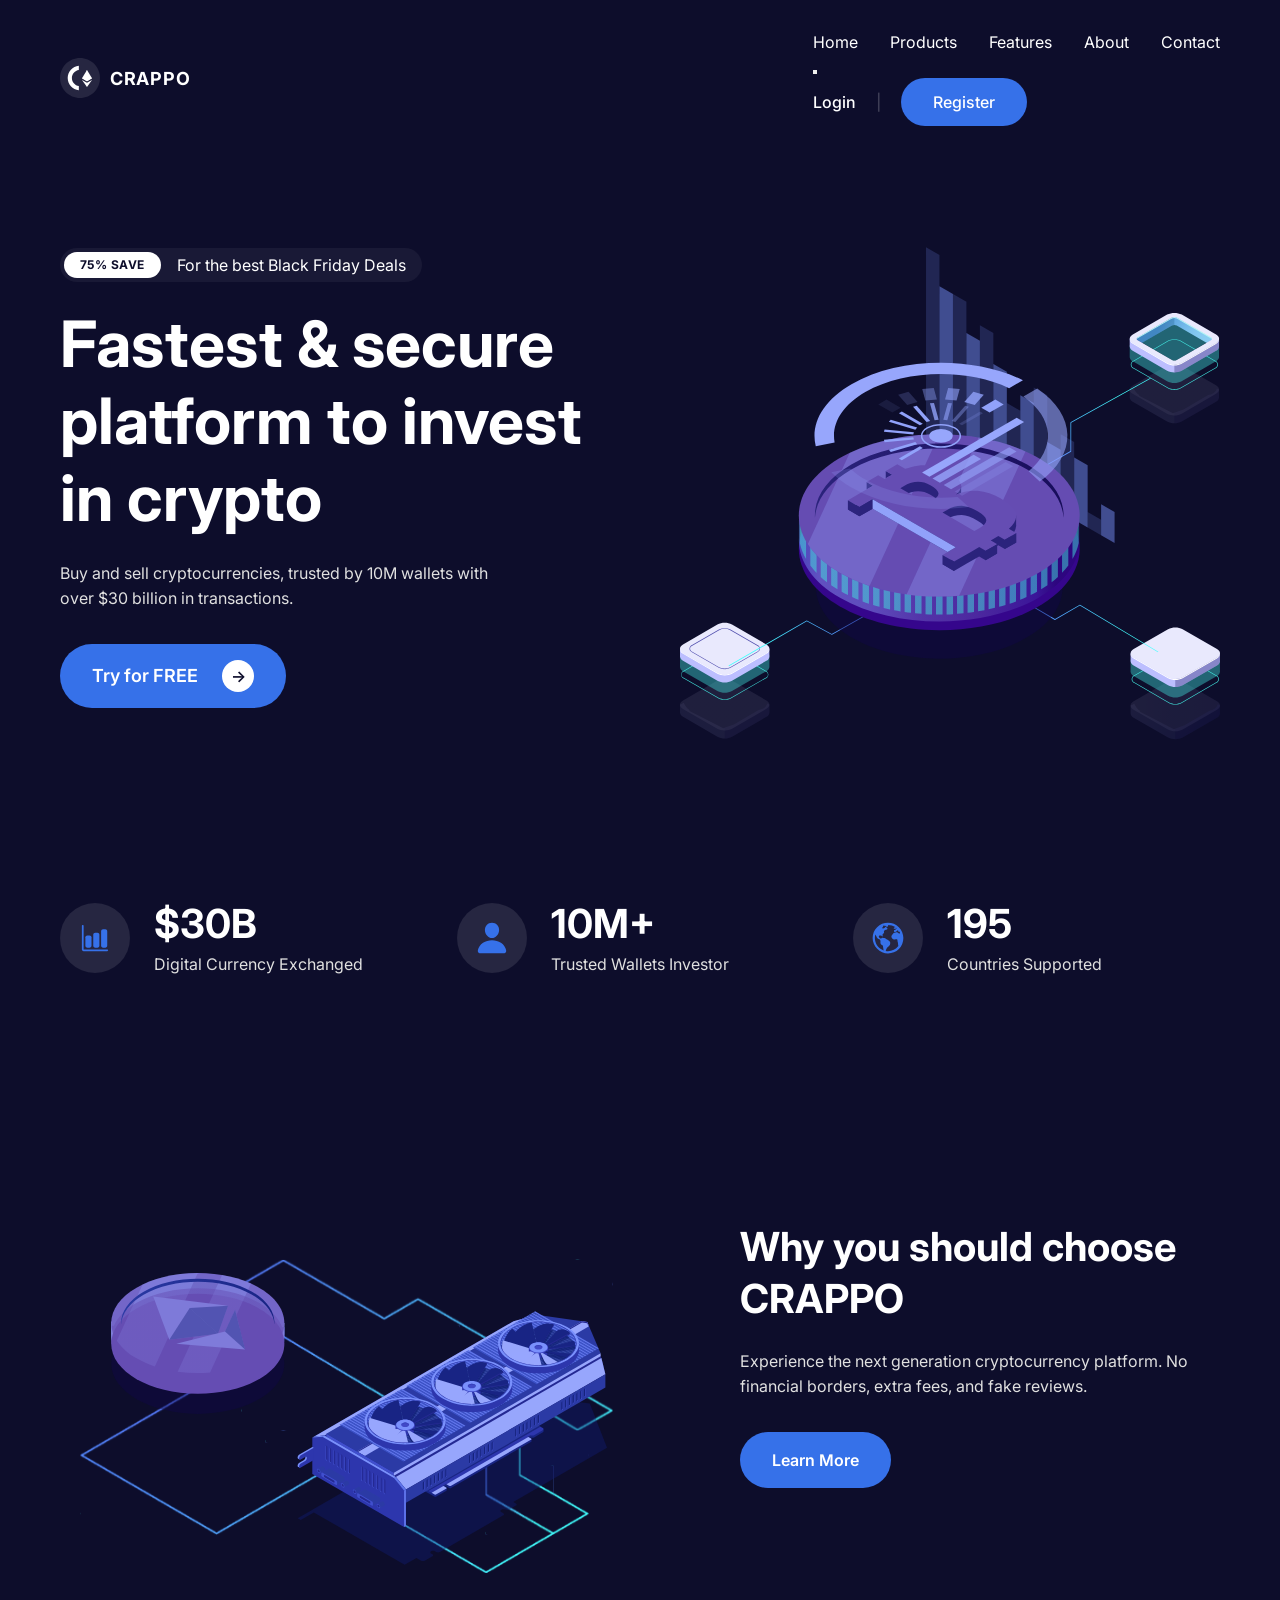
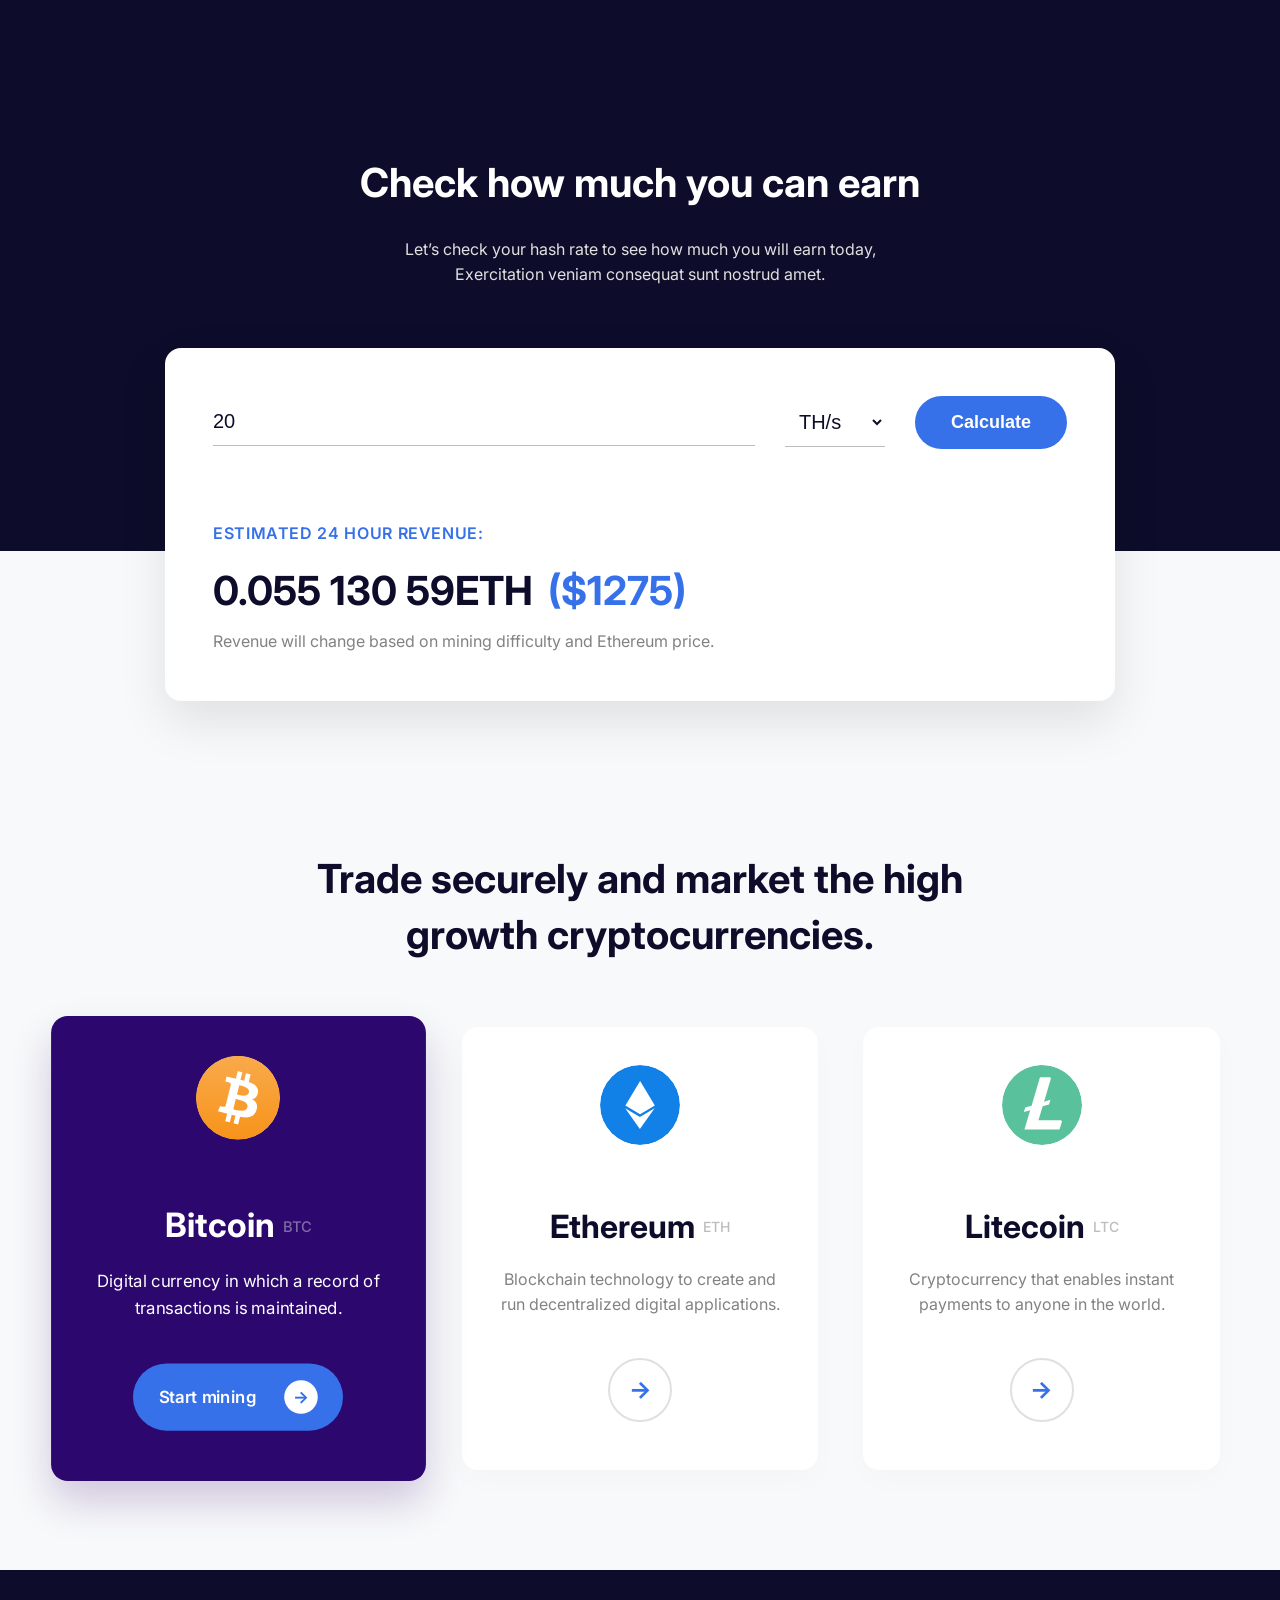
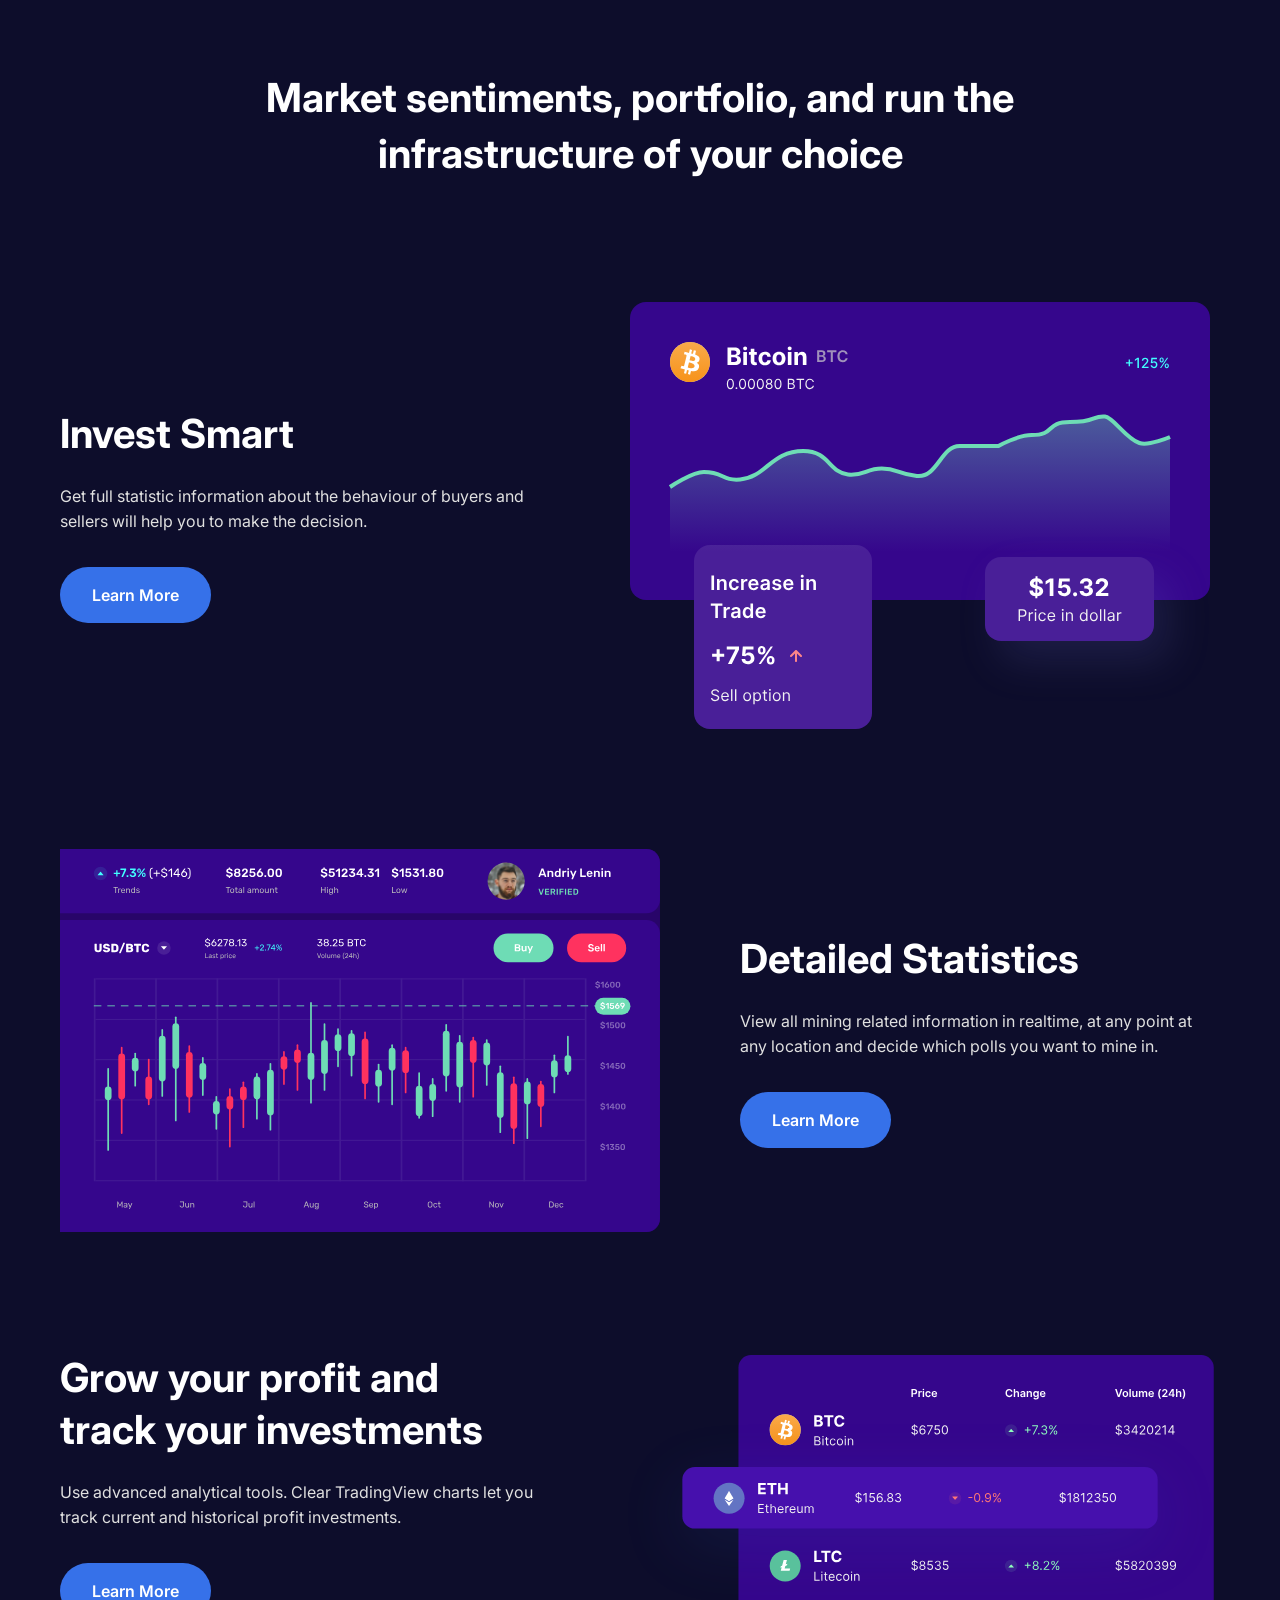
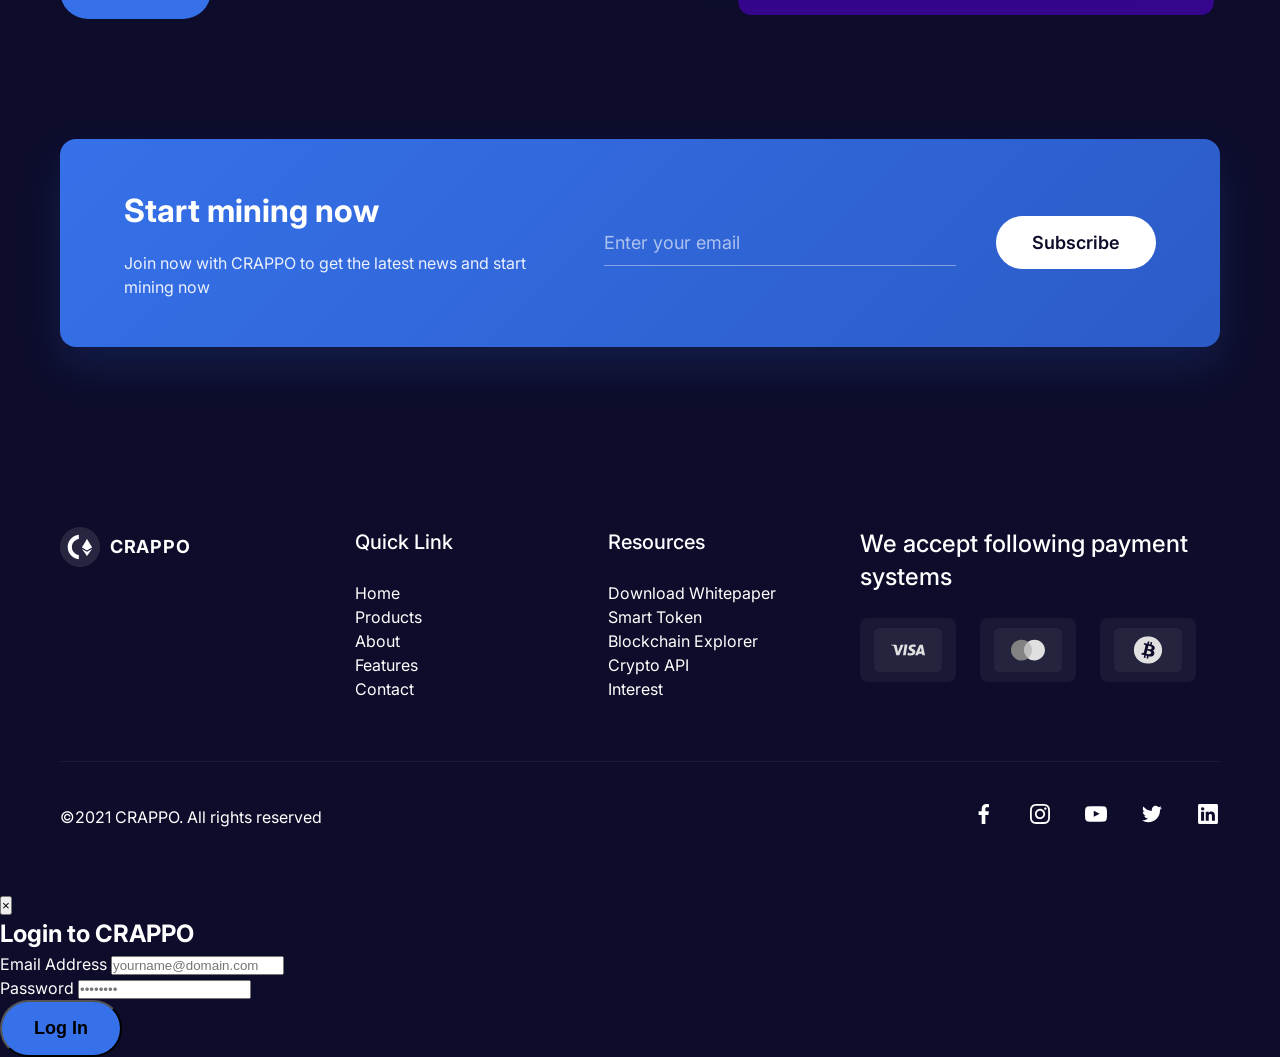
==== commit ada493f8: "Add files via upload" ====
--- a/index.html
+++ b/index.html
@@ -12,29 +12,42 @@
 <body>
 
     <header class="header">
-        <div class="container header-container">
-            <a href="#" class="logo">
-                <img src="assets/images/icons/logot.svg" alt="CRAPPO" class="logo-img">
-                <span>CRAPPO</span>
-            </a>
-            
+    <div class="container header-container">
+        <!-- Логотип ліворуч -->
+        <a href="index.html" class="logo">
+            <img src="assets/images/icons/logot.svg" alt="CRAPPO" class="logo-img">
+            <span>CRAPPO</span>
+        </a>
+
+        <!-- Права частина: меню + бургер впритул до кнопок входу -->
+        <div class="header-right-group">
+            <!-- Меню, яке випливає вліво від бургера -->
             <nav class="nav">
                 <ul class="nav-list">
-                    <li><a href="index.html" class="nav-link active-link">Home</a></li>
+                    <li><a href="index.html" class="nav-link">Home</a></li>
                     <li><a href="products.html" class="nav-link">Products</a></li>
-                    <li><a href="#" class="nav-link">Features</a></li>
+                    <li><a href="index.html#features" class="nav-link">Features</a></li>
                     <li><a href="about.html" class="nav-link">About</a></li>
                     <li><a href="contact.html" class="nav-link">Contact</a></li>
                 </ul>
             </nav>
 
+            <!-- Кнопка-бургер (стоїть біля Login) -->
+            <button class="burger" id="burgerBtn" aria-label="Toggle menu" type="button">
+                <span></span>
+                <span></span>
+                <span></span>
+            </button>
+
+            <!-- Кнопки входу -->
             <div class="header-actions">
                 <a href="#" class="btn-login">Login</a>
                 <span class="divider">|</span>
                 <a href="#" class="btn-register">Register</a>
             </div>
         </div>
-    </header>
+    </div>
+</header>
 
     <section class="hero">
         <div class="container hero-container">
@@ -358,5 +371,38 @@
         </div>
     </footer>
 
+    <!-- Модальне вікно авторизації -->
+    <div class="modal-overlay" id="authModal">
+        <div class="modal-window">
+            <button class="modal-close" aria-label="Close modal">&times;</button>
+            <h2 class="modal-title" id="modalTitle">Login to CRAPPO</h2>
+            <form class="modal-form" onsubmit="event.preventDefault(); alert('Success! Welcome to CRAPPO.'); document.getElementById('authModal').classList.remove('active');">
+    <div class="form-group">
+        <label for="modalEmail">Email Address</label>
+        <input 
+            type="email" 
+            id="modalEmail" 
+            placeholder="yourname@domain.com" 
+            required
+            oninvalid="this.setCustomValidity(this.validity.valueMissing ? 'Please fill out this field.' : 'Please enter a valid email address.')"
+            oninput="this.setCustomValidity('')">
+    </div>
+    <div class="form-group">
+        <label for="modalPassword">Password</label>
+        <input 
+            type="password" 
+            id="modalPassword" 
+            placeholder="••••••••" 
+            required
+            oninvalid="this.setCustomValidity('Please fill out this field.')"
+            oninput="this.setCustomValidity('')">
+    </div>
+    <button type="submit" class="btn-primary modal-submit" id="modalSubmitBtn">Log In</button>
+</form>
+        </div>
+    </div>
+
+    <!-- Підключення нашого JS-файлу -->
+    <script src="scripts/main.js"></script>
 </body>
 </html>
--- a/assets/css/style.css
+++ b/assets/css/style.css
@@ -997,4 +997,229 @@
     font-size: 14px;
     font-weight: 600;
     color: #0d0d2b;
+}
+/* Ряд карток */
+.products-section .cards-grid {
+    display: flex;
+    justify-content: center;
+    align-items: stretch;
+    gap: 32px;
+    max-width: 1200px;
+    margin: 0 auto;
+    padding: 20px 15px 80px 15px;
+}
+
+/* Базова картка (біла) */
+.products-section .crypto-card {
+    background-color: #ffffff;
+    border-radius: 16px;
+    padding: 48px 24px;
+    flex: 1;
+    max-width: 370px;
+    display: flex;
+    flex-direction: column;
+    align-items: center;
+    text-align: center;
+    box-shadow: 0px 10px 20px rgba(0, 0, 0, 0.02);
+}
+
+/* Активна картка (темно-фіолетова) */
+.products-section .crypto-card.active {
+    background-color: #2b076e;
+    box-shadow: 0px 20px 40px rgba(43, 7, 110, 0.25);
+}
+
+/* Іконки криптовалют */
+.crypto-icon {
+    width: 80px;
+    height: 80px;
+    border-radius: 50%;
+    display: flex;
+    align-items: center;
+    justify-content: center;
+    font-size: 36px;
+    font-weight: 700;
+    color: #ffffff;
+    margin-bottom: 20px;
+}
+
+.btc-icon { background-color: #f7931a; }
+.eth-icon { background-color: #3671e9; }
+.ltc-icon { background-color: #345d9d; }
+
+/* Назва та тікер */
+.products-section .crypto-name {
+    font-size: 24px;
+    font-weight: 700;
+    margin: 0 0 10px 0;
+    color: #0d0d2b;
+}
+
+.products-section .crypto-card.active .crypto-name {
+    color: #ffffff;
+}
+
+.crypto-ticker {
+    font-size: 14px;
+    font-weight: 500;
+    color: #bdbdbd;
+}
+
+.products-section .crypto-card.active .crypto-ticker {
+    color: rgba(255, 255, 255, 0.5);
+}
+
+/* Ціна */
+.plan-price {
+    font-size: 32px;
+    font-weight: 700;
+    color: #3671e9;
+    margin: 0 0 16px 0;
+}
+
+.products-section .crypto-card.active .plan-price {
+    color: #ffffff;
+}
+
+.plan-price span {
+    font-size: 14px;
+    font-weight: 400;
+    color: #828282;
+}
+
+.products-section .crypto-card.active .plan-price span {
+    color: rgba(255, 255, 255, 0.6);
+}
+
+/* Опис */
+.products-section .crypto-description {
+    font-size: 15px;
+    line-height: 1.6;
+    color: #828282;
+    margin-bottom: 32px;
+}
+
+.products-section .crypto-card.active .crypto-description {
+    color: #ffffff;
+}
+
+/* Кнопка-стрілочка для звичайних карток */
+.products-section .crypto-card .btn-card-action {
+    margin-top: auto;
+    width: 48px;
+    height: 48px;
+    border: 2px solid #e0e0e0;
+    border-radius: 50%;
+    display: flex;
+    align-items: center;
+    justify-content: center;
+    text-decoration: none;
+    color: #3671e9;
+    font-size: 20px;
+    transition: all 0.3s ease;
+}
+
+.products-section .crypto-card .btn-card-action:hover {
+    border-color: #3671e9;
+    background-color: rgba(54, 113, 233, 0.05);
+}
+
+/* Велика синя кнопка для активної картки */
+.products-section .crypto-card.active .btn-card-action {
+    background-color: #3671e9;
+    border: none;
+    width: auto;
+    height: auto;
+    padding: 14px 28px;
+    border-radius: 32px;
+    color: #ffffff;
+    display: inline-flex;
+    align-items: center;
+    gap: 12px;
+    font-size: 16px;
+    font-weight: 600;
+}
+/* Кольори для іконок нових послуг */
+.icon-cloud { background-color: #3671e9; }
+.icon-stake { background-color: #f7931a; }
+.icon-server { background-color: #2b076e; border: 1px solid rgba(255, 255, 255, 0.15); }
+
+/* Клік по всій картці виглядає природно */
+.products-section .crypto-card .btn-card-action {
+    width: 64px !important;
+    height: 64px !important;
+    min-width: 64px !important;
+    max-width: 64px !important;
+    border: 2px solid #E0E0E0 !important;
+    border-radius: 50% !important;
+    display: flex !important;
+    align-items: center !important;
+    justify-content: center !important;
+    background: transparent !important;
+    cursor: pointer !important;
+    padding: 0 !important;
+    margin-top: auto !important;
+    overflow: hidden !important; /* Обрізає будь-що зайве */
+    transition: all 0.35s ease !important;
+}
+
+/* ЗАБОРОНЯЄМО тексту показуватися в круглій кнопці */
+.products-section .crypto-card .btn-card-action .btn-text {
+    display: none !important;
+}
+
+/* Стрілочка по центру */
+.products-section .crypto-card .btn-card-action .arrow-icon {
+    font-size: 24px !important;
+    font-weight: 700 !important;
+    color: #3671E9 !important;
+    background: transparent !important;
+    display: flex !important;
+    align-items: center !important;
+    justify-content: center !important;
+    width: auto !important;
+    height: auto !important;
+}
+
+
+/* 2. АКТИВНИЙ СТАН: Картка вибрана (.active) */
+.products-section .crypto-card.active {
+    background-color: #2B076E !important;
+    transform: scale(1.05) !important; /* Картка стає більшою */
+    box-shadow: 0px 25px 50px rgba(43, 7, 110, 0.4) !important;
+    z-index: 2 !important;
+}
+
+/* Кнопка розгортається у великий синій овал */
+.products-section .crypto-card.active .btn-card-action {
+    width: 220px !important;
+    max-width: 220px !important;
+    height: 68px !important;
+    background-color: #3671E9 !important;
+    border: none !important;
+    border-radius: 34px !important;
+    padding: 0 16px 0 24px !important;
+    justify-content: space-between !important;
+    box-shadow: 0px 10px 25px rgba(54, 113, 233, 0.4) !important;
+    transform: scale(1.03) !important; /* Кнопка теж стає трохи більшою */
+}
+
+/* Текст Select Product з'являється тільки тут */
+.products-section .crypto-card.active .btn-card-action .btn-text {
+    display: inline-block !important;
+    font-size: 16px !important;
+    font-weight: 600 !important;
+    color: #FFFFFF !important;
+    white-space: nowrap !important;
+}
+
+/* Стрілочка береться в біле коло */
+.products-section .crypto-card.active .btn-card-action .arrow-icon {
+    background-color: #FFFFFF !important;
+    color: #3671E9 !important;
+    width: 38px !important;
+    height: 38px !important;
+    min-width: 38px !important;
+    border-radius: 50% !important;
+    font-size: 18px !important;
 }
